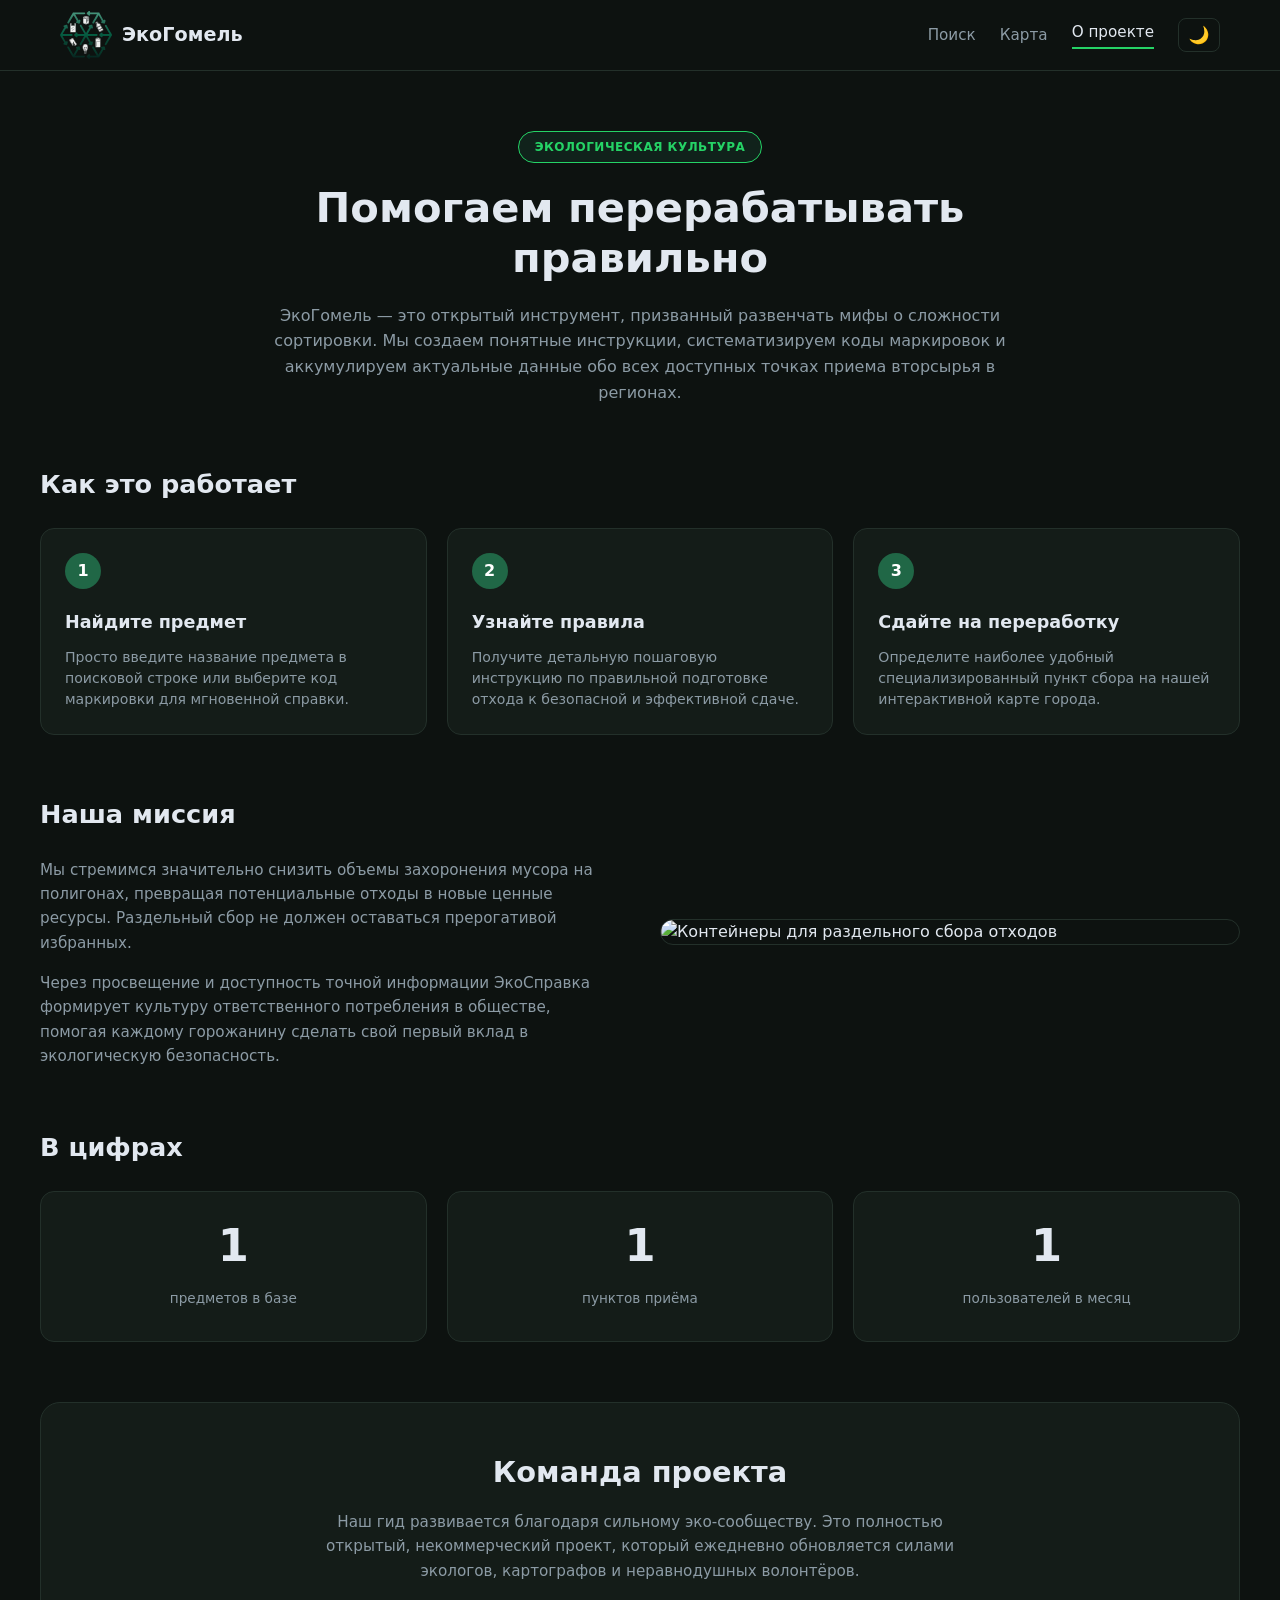
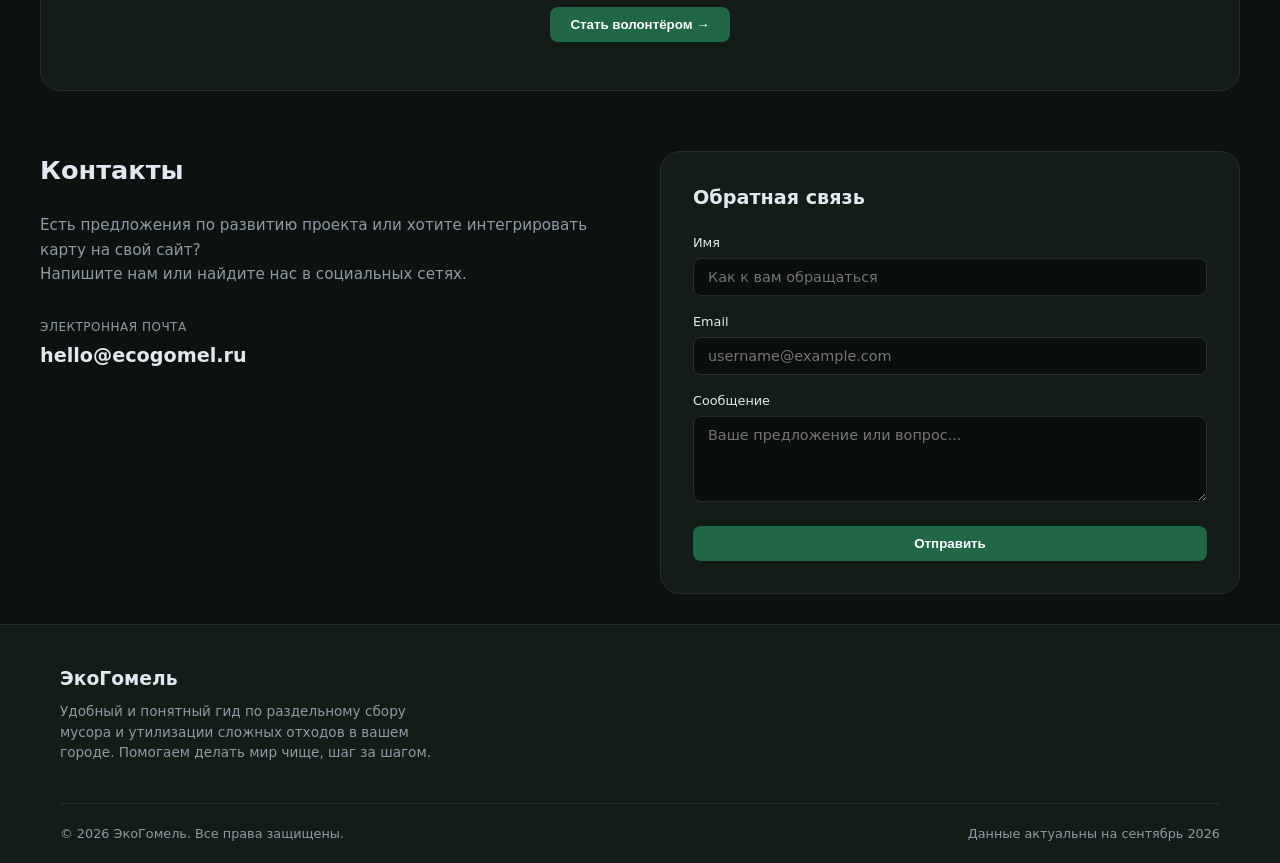
==== frontend/about_project.html @ 11d3a4c5 "Add files via upload" ====
<!DOCTYPE html>
<html lang="ru">

<head>
  <meta charset="UTF-8">
    <script>
    // Мгновенная установка темы из localStorage до отрисовки страницы
    const savedTheme = localStorage.getItem('theme') || 'dark';
    document.documentElement.setAttribute('data-theme', savedTheme);
  </script>
  <meta name="viewport" content="width=device-width, initial-scale=1.0">
  <title>ЭкоГомель — О проекте</title>
  <link rel="stylesheet" href="style.css">
</head>

<body>

  <!-- ШАПКА / NAVIGATION -->
  <!-- ШАПКА / NAVIGATION (для about_project.html) -->
  <header class="header">
    <div class="container header__container">
      <a href="index.html" class="logo">
        <span class="logo__icon">
          <img src="logo.svg" alt="Логотип">
        </span>
        <span class="logo__text">ЭкоГомель</span>
      </a>
      <nav class="nav">
        <a href="index.html" class="nav__link">Поиск</a>
        <a href="map.html" class="nav__link">Карта</a>
        <a href="about_project.html" class="nav__link active">О проекте</a>
        <button id="theme-toggle" class="theme-toggle" aria-label="Переключить тему">
          <img src="moon.svg" alt="Луна">
        </button>
      </nav>
    </div>
  </header>

  <main>
    <!-- HERO SECTION -->
    <section class="about-hero">
      <div class="container about-hero__container">
        <span class="pill-badge">ЭКОЛОГИЧЕСКАЯ КУЛЬТУРА</span>
        <h1 class="about-hero__title">Помогаем перерабатывать правильно</h1>
        <p class="about-hero__subtitle">
          ЭкоГомель — это открытый инструмент, призванный развенчать мифы о сложности сортировки.
          Мы создаем понятные инструкции, систематизируем коды маркировок и аккумулируем актуальные данные обо всех
          доступных точках приема вторсырья в регионах.
        </p>
      </div>
    </section>

    <!-- СЕКЦИЯ: КАК ЭТО РАБОТАЕТ -->
    <section class="section container">
      <h2 class="section-title">Как это работает</h2>
      <div class="cards-grid">
        <div class="card card--step">
          <div class="step-badge">1</div>
          <h3 class="card__title">Найдите предмет</h3>
          <p class="card__text">Просто введите название предмета в поисковой строке или выберите код маркировки для
            мгновенной справки.</p>
        </div>
        <div class="card card--step">
          <div class="step-badge">2</div>
          <h3 class="card__title">Узнайте правила</h3>
          <p class="card__text">Получите детальную пошаговую инструкцию по правильной подготовке отхода к безопасной и
            эффективной сдаче.</p>
        </div>
        <div class="card card--step">
          <div class="step-badge">3</div>
          <h3 class="card__title">Сдайте на переработку</h3>
          <p class="card__text">Определите наиболее удобный специализированный пункт сбора на нашей интерактивной карте
            города.</p>
        </div>
      </div>
    </section>

    <!-- СЕКЦИЯ: НАША МИССИЯ -->
    <section class="section container">
      <div class="mission-grid">
        <div class="mission-content">
          <h2 class="section-title">Наша миссия</h2>
          <p class="mission-text">
            Мы стремимся значительно снизить объемы захоронения мусора на полигонах, превращая потенциальные отходы в
            новые ценные ресурсы. Раздельный сбор не должен оставаться прерогативой избранных.
          </p>
          <p class="mission-text">
            Через просвещение и доступность точной информации ЭкоСправка формирует культуру ответственного потребления в
            обществе, помогая каждому горожанину сделать свой первый вклад в экологическую безопасность.
          </p>
        </div>
        <div class="mission-image-wrapper">
          <img src="images/eco-recycle-room.jpg" alt="Контейнеры для раздельного сбора отходов" class="mission-image">
        </div>
      </div>
    </section>

    <!-- СЕКЦИЯ: В ЦИФРАХ -->
    <section class="section container">
      <h2 class="section-title">В цифрах</h2>
      <div class="cards-grid">
        <div class="card card--stat">
          <span class="stat-number">1</span>
          <span class="stat-label">предметов в базе</span>
        </div>
        <div class="card card--stat">
          <span class="stat-number">1</span>
          <span class="stat-label">пунктов приёма</span>
        </div>
        <div class="card card--stat">
          <span class="stat-number">1</span>
          <span class="stat-label">пользователей в месяц</span>
        </div>
      </div>
    </section>

    <!-- СЕКЦИЯ: КОМАНДА ПРОЕКТА -->
    <section class="section container">
      <div class="team-banner">
        <h2 class="team-banner__title">Команда проекта</h2>
        <p class="team-banner__text">
          Наш гид развивается благодаря сильному эко-сообществу. Это полностью открытый, некоммерческий проект, который
          ежедневно обновляется силами экологов, картографов и неравнодушных волонтёров.
        </p>
        <button class="btn btn--primary">Стать волонтёром &rarr;</button>
      </div>
    </section>

    <!-- СЕКЦИЯ: КОНТАКТЫ И ОБРАТНАЯ СВЯЗЬ -->
    <section class="section container">
      <div class="contacts-grid">
        <!-- Левая колонка: Контакты -->
        <div class="contacts-info">
          <h2 class="section-title">Контакты</h2>
          <p class="contacts-desc">
            Есть предложения по развитию проекта или хотите интегрировать карту на свой сайт?<br>
            Напишите нам или найдите нас в социальных сетях.
          </p>
          <div class="contact-item">
            <span class="contact-label">ЭЛЕКТРОННАЯ ПОЧТА</span>
            <a href="mailto:hello@ecogomel.ru" class="contact-email">hello@ecogomel.ru</a>
          </div>
        </div>

        <!-- Правая колонка: Форма обратной связи -->
        <div class="feedback-card">
          <h3 class="feedback-title">Обратная связь</h3>
          <form class="feedback-form">
            <div class="form-group">
              <label class="form-label">Имя</label>
              <input type="text" placeholder="Как к вам обращаться" class="form-input">
            </div>
            <div class="form-group">
              <label class="form-label">Email</label>
              <input type="email" placeholder="username@example.com" class="form-input">
            </div>
            <div class="form-group">
              <label class="form-label">Сообщение</label>
              <textarea placeholder="Ваше предложение или вопрос..." class="form-textarea" rows="4"></textarea>
            </div>
            <button type="submit" class="btn btn--primary btn--full">Отправить</button>
          </form>
        </div>
      </div>
    </section>
  </main>

  <!-- ПОДВАЛ / FOOTER -->
  <footer class="footer">
    <div class="container footer__container">
      <div class="footer__brand">
        <h3>ЭкоГомель</h3>
        <p>Удобный и понятный гид по раздельному сбору мусора и утилизации сложных отходов в вашем городе. Помогаем
          делать мир чище, шаг за шагом.</p>
      </div>
      <div class="footer__bottom">
        <span>© 2026 ЭкоГомель. Все права защищены.</span>
        <span>Данные актуальны на сентябрь 2026</span>
      </div>
    </div>
  </footer>
  <script src="theme.js"></script>
</body>

</html>
---- frontend/style.css ----
/* ==================== 1. ПЕРЕМЕННЫЕ И СБРОС СТИЛЕЙ ==================== */
:root {
  /* Тёмная тема по умолчанию */
  --bg-dark: #0d1210;
  --bg-card: #141c18;
  --bg-card-hover: #1b2621;
  --bg-input: #0a0e0c;

  --accent-green: #206746;
  --accent-green-hover: #298259;
  --accent-light: #25d366;
  --badge-warning: #754c00;
  --badge-warning-text: #fbbf24;

  --text-main: #e2e8f0;
  --text-muted: #8c9ba5;
  --border-color: #23302a;

  --radius-sm: 8px;
  --radius-md: 14px;
  --radius-lg: 20px;
}

/* Переменные для светлой темы */
[data-theme="light"] {
  --bg-dark: #f4f7f6;
  --bg-card: #ffffff;
  --bg-card-hover: #f0fdf4;
  --bg-input: #ffffff;

  --accent-green: #206746;
  --accent-green-hover: #298259;
  --accent-light: #16a34a;
  --badge-warning: #fef3c7;
  --badge-warning-text: #d97706;

  --text-main: #1e293b;
  --text-muted: #64748b;
  --border-color: #e2e8f0;
}

* {
  box-sizing: border-box;
  margin: 0;
  padding: 0;
}

body {
  font-family: system-ui, -apple-system, BlinkMacSystemFont, 'Segoe UI', Roboto, sans-serif;
  background-color: var(--bg-dark);
  color: var(--text-main);
  line-height: 1.5;
  transition: background-color 0.3s ease, color 0.3s ease;
}

.container {
  max-width: 1200px;
  margin: 0 auto;
  padding: 0 20px;
}

/* ==================== 2. ШАПКА (FLEXBOX) ==================== */
.header {
  border-bottom: 1px solid var(--border-color);
  background-color: var(--bg-dark);
  position: sticky;
  top: 0;
  z-index: 100;
  transition: background-color 0.3s ease, border-color 0.3s ease;
}

.header__container {
  display: flex;
  justify-content: space-between;
  align-items: center;
  height: 70px;
}

.logo {
  display: flex;
  align-items: center;
  gap: 10px;
  text-decoration: none;
  color: var(--text-main);
  font-weight: 700;
  font-size: 1.2rem;
}

.logo img {
  width: 52px;
  height: 52px;
  object-fit: contain;
  display: block;
}

.nav {
  display: flex;
  align-items: center;
  gap: 24px;
}

.nav__link {
  color: var(--text-muted);
  text-decoration: none;
  font-size: 0.95rem;
  transition: color 0.2s;
}

.nav__link:hover,
.nav__link.active {
  color: var(--text-main);
  border-bottom: 2px solid var(--accent-light);
  padding-bottom: 4px;
}

/* Кнопка переключателя темы */
.theme-toggle {
  background: transparent;
  border: 1px solid var(--border-color);
  border-radius: var(--radius-sm);
  padding: 6px 10px;
  cursor: pointer;
  font-size: 1rem;
  display: flex;
  align-items: center;
  justify-content: center;
  transition: background-color 0.2s, border-color 0.2s, transform 0.2s;
  color: var(--text-main);
}

.theme-toggle:hover {
  background-color: var(--bg-card-hover);
  transform: scale(1.05);
}

.theme-toggle img {
  width: 20px;
  height: 20px;
  object-fit: contain;
  display: block;
  pointer-events: none;
}

/* ==================== 3. HERO СЕКЦИЯ ==================== */
.hero {
  padding: 60px 0 40px;
  text-align: center;
}

.hero__container {
  max-width: 760px;
  display: flex;
  flex-direction: column;
  align-items: center;
}

.hero__title {
  font-size: 2.5rem;
  font-weight: 700;
  margin-bottom: 16px;
  line-height: 1.2;
}

.hero__subtitle {
  color: var(--text-muted);
  font-size: 1rem;
  margin-bottom: 32px;
}

/* Поисковая строка */
.search-bar {
  display: flex;
  align-items: center;
  background-color: var(--bg-input);
  border: 1px solid var(--border-color);
  border-radius: var(--radius-md);
  padding: 6px 6px 6px 16px;
  width: 100%;
  margin-bottom: 32px;
  transition: background-color 0.3s ease, border-color 0.3s ease;
}

.search-bar__icon {
  width: 32px;
  height: 32px;
  display: flex;
  align-items: center;
  justify-content: center;
  flex-shrink: 0;
}

.search-bar__icon img {
  width: 100%;
  height: 100%;
  object-fit: contain;
  display: block;
}

.search-bar__input {
  background: transparent;
  border: none;
  outline: none;
  color: var(--text-main);
  width: 100%;
  padding: 8px;
  font-size: 0.95rem;
}

.btn {
  border: none;
  border-radius: var(--radius-sm);
  padding: 10px 20px;
  cursor: pointer;
  font-weight: 600;
  transition: background-color 0.2s;
}

.btn--primary {
  background-color: var(--accent-green);
  color: #fff;
}

.btn--primary:hover {
  background-color: var(--accent-green-hover);
}

/* Теги маркировок (Grid) */
.tags-section {
  width: 100%;
}

.tags-section__label {
  font-size: 0.85rem;
  color: var(--text-muted);
  display: block;
  margin-bottom: 12px;
}

.tags-grid {
  display: grid;
  grid-template-columns: repeat(auto-fill, minmax(90px, 1fr));
  gap: 8px;
}

.tag {
  background: var(--bg-card);
  border: 1px solid var(--border-color);
  border-radius: var(--radius-sm);
  padding: 8px 4px;
  color: var(--text-main);
  cursor: pointer;
  text-decoration: none;
  display: flex;
  flex-direction: column;
  align-items: center;
  font-size: 0.75rem;
  transition: background-color 0.3s ease, border-color 0.2s;
}

.tag span {
  color: var(--text-muted);
  font-size: 0.65rem;
  text-transform: uppercase;
}

.tag b {
  font-size: 0.65rem;
  font-weight: 600;
  line-height: 1.2;
}

.tag__icon {
  width: 45px;
  height: 45px;
  object-fit: contain;
  margin-bottom: 4px;
}

[data-theme="dark"] .tag__icon {
  filter: invert(1) brightness(0.9);
}

.tag:hover {
  border-color: var(--accent-light);
}

/* ==================== 4. СЕТКА КАРТОЧЕК (GRID) ==================== */
.popular {
  padding: 40px 0 60px;
}

.section-header {
  display: flex;
  justify-content: space-between;
  align-items: center;
  margin-bottom: 24px;
}

.link-more {
  color: var(--text-muted);
  text-decoration: none;
  font-size: 0.9rem;
}

.cards-grid {
  display: grid;
  grid-template-columns: repeat(3, 1fr);
  gap: 20px;
}

.card {
  background-color: var(--bg-card);
  border: 1px solid var(--border-color);
  border-radius: var(--radius-md);
  padding: 24px;
  display: flex;
  flex-direction: column;
  gap: 12px;
  transition: transform 0.2s, background-color 0.3s ease, border-color 0.3s ease;
  cursor: pointer;
}

.card:hover {
  background-color: var(--bg-card-hover);
  transform: translateY(-2px);
}

a.card {
  color: inherit;
  text-decoration: none;
}

.card__icon {
  background-color: rgba(255, 255, 255, 0.05);
  width: 48px;
  height: 48px;
  display: flex;
  align-items: center;
  justify-content: center;
  border-radius: var(--radius-sm);
}

.card__icon img {
  width: 28px;
  height: 28px;
  object-fit: contain;
  display: block;

}

/* iron.svg нарисован светло-серым под тёмную тему. */
[data-theme="light"] .card__icon img[src$="iron.svg"] {
  filter: invert(1) brightness(0.7);
}

.card__title {
  font-size: 1.1rem;
}

.card__count {
  font-size: 0.85rem;
  color: var(--text-muted);
}

/* ==================== 5. ДВУХКОЛОНОЧНЫЙ МАКЕТ (STRIP/DETAILS) ==================== */
.content-layout {
  display: grid;
  grid-template-columns: 2fr 1fr;
  gap: 24px;
  margin-bottom: 60px;
}

.main-content {
  display: flex;
  flex-direction: column;
  gap: 20px;
}

.info-card {
  background-color: var(--bg-card);
  border: 1px solid var(--border-color);
  border-radius: var(--radius-md);
  padding: 24px;
  transition: background-color 0.3s ease, border-color 0.3s ease;
}

.info-card__header {
  display: flex;
  justify-content: space-between;
  align-items: center;
  margin-bottom: 12px;
}

.badges {
  display: flex;
  gap: 8px;
}

.badge {
  padding: 4px 10px;
  border-radius: 20px;
  font-size: 0.75rem;
  font-weight: 600;
}

.badge--success {
  background-color: rgba(32, 103, 70, 0.2);
  color: var(--accent-light);
}

.badge--warning {
  background-color: var(--badge-warning);
  color: var(--badge-warning-text);
}

.steps-list {
  list-style: none;
  margin-top: 16px;
  display: flex;
  flex-direction: column;
  gap: 12px;
}

.steps-list li {
  display: flex;
  align-items: center;
  gap: 12px;
}

.step-num {
  background: var(--accent-green);
  color: #fff;
  width: 24px;
  height: 24px;
  border-radius: 50%;
  display: flex;
  align-items: center;
  justify-content: center;
  font-size: 0.8rem;
  font-weight: 700;
}

/* Sidebar & Map */
.sidebar {
  display: flex;
  flex-direction: column;
  gap: 20px;
}

.map-preview {
  background: var(--bg-card);
  border: 1px solid var(--border-color);
  border-radius: var(--radius-md);
  overflow: hidden;
  transition: background-color 0.3s ease, border-color 0.3s ease;
}

.map-preview__placeholder {
  height: 140px;
  background-color: rgba(32, 103, 70, 0.15);
  display: flex;
  align-items: center;
  justify-content: center;
  color: var(--text-muted);
}

.map-preview__info {
  padding: 16px;
}

.btn--outline {
  background: transparent;
  border: 1px solid var(--accent-green);
  color: var(--text-main);
  width: 100%;
  margin-top: 10px;
}

.btn--outline:hover {
  background-color: var(--accent-green);
  color: #fff;
}

.points-list {
  display: flex;
  flex-direction: column;
  gap: 12px;
}

.point-card {
  background: var(--bg-card);
  border: 1px solid var(--border-color);
  border-radius: var(--radius-md);
  padding: 16px;
  display: flex;
  flex-direction: column;
  gap: 8px;
  transition: background-color 0.3s ease, border-color 0.3s ease;
}

.point-card__header {
  display: flex;
  justify-content: space-between;
}

.point-card__dist {
  color: var(--accent-light);
  font-size: 0.85rem;
  font-weight: 600;
}

.point-card__tags {
  display: flex;
  gap: 6px;
  margin: 4px 0;
}

.mini-tag {
  background: rgba(125, 125, 125, 0.12);
  font-size: 0.7rem;
  padding: 2px 8px;
  border-radius: 4px;
}

.point-card__footer {
  display: flex;
  justify-content: space-between;
  font-size: 0.75rem;
  color: var(--text-muted);
  border-top: 1px solid var(--border-color);
  padding-top: 8px;
}

/* ==================== 6. ПОДВАЛ (FOOTER) ==================== */
.footer {
  background-color: var(--bg-card);
  border-top: 1px solid var(--border-color);
  padding: 40px 0 20px;
  transition: background-color 0.3s ease, border-color 0.3s ease;
}

.footer__brand p {
  color: var(--text-muted);
  max-width: 400px;
  font-size: 0.85rem;
  margin-top: 8px;
}

.footer__bottom {
  margin-top: 40px;
  padding-top: 20px;
  border-top: 1px solid var(--border-color);
  display: flex;
  justify-content: space-between;
  font-size: 0.8rem;
  color: var(--text-muted);
}

/* ==================== 7. СТРАНИЦА «О ПРОЕКТЕ» ==================== */
.section {
  padding: 30px 0;
}

.section-title {
  font-size: 1.6rem;
  font-weight: 700;
  margin-bottom: 24px;
}

.about-hero {
  padding: 60px 0 30px;
  text-align: center;
}

.about-hero__container {
  max-width: 800px;
  margin: 0 auto;
  display: flex;
  flex-direction: column;
  align-items: center;
}

.pill-badge {
  background-color: rgba(32, 103, 70, 0.2);
  color: var(--accent-light);
  border: 1px solid var(--accent-light);
  padding: 6px 16px;
  border-radius: 20px;
  font-size: 0.75rem;
  font-weight: 600;
  letter-spacing: 0.5px;
  margin-bottom: 20px;
  display: inline-block;
}

.about-hero__title {
  font-size: 2.6rem;
  font-weight: 700;
  margin-bottom: 20px;
  line-height: 1.2;
}

.about-hero__subtitle {
  color: var(--text-muted);
  font-size: 1rem;
  line-height: 1.6;
}

.card--step {
  align-items: flex-start;
}

.step-badge {
  background-color: var(--accent-green);
  color: #fff;
  width: 36px;
  height: 36px;
  border-radius: 50%;
  display: flex;
  align-items: center;
  justify-content: center;
  font-weight: 700;
  font-size: 1rem;
  margin-bottom: 8px;
}

.card__text {
  color: var(--text-muted);
  font-size: 0.88rem;
  line-height: 1.5;
}

.mission-grid {
  display: grid;
  grid-template-columns: 1fr 1fr;
  gap: 40px;
  align-items: center;
}

.mission-text {
  color: var(--text-muted);
  font-size: 0.95rem;
  line-height: 1.6;
  margin-bottom: 16px;
}

.mission-text:last-child {
  margin-bottom: 0;
}

.mission-image-wrapper {
  width: 100%;
  border-radius: var(--radius-lg);
  overflow: hidden;
  border: 1px solid var(--border-color);
}

.mission-image {
  width: 100%;
  height: 100%;
  object-fit: cover;
  display: block;
}

.card--stat {
  align-items: center;
  text-align: center;
  padding: 32px 24px;
}

.stat-number {
  font-size: 2.8rem;
  font-weight: 700;
  color: var(--text-main);
  line-height: 1;
  margin-bottom: 8px;
}

.stat-label {
  color: var(--text-muted);
  font-size: 0.85rem;
}

.team-banner {
  background-color: var(--bg-card);
  border: 1px solid var(--border-color);
  border-radius: var(--radius-lg);
  padding: 48px;
  text-align: center;
  display: flex;
  flex-direction: column;
  align-items: center;
  transition: background-color 0.3s ease, border-color 0.3s ease;
}

.team-banner__title {
  font-size: 1.8rem;
  font-weight: 700;
  margin-bottom: 16px;
}

.team-banner__text {
  color: var(--text-muted);
  max-width: 680px;
  font-size: 0.95rem;
  line-height: 1.6;
  margin-bottom: 24px;
}

.contacts-grid {
  display: grid;
  grid-template-columns: 1fr 1fr;
  gap: 40px;
}

.contacts-desc {
  color: var(--text-muted);
  font-size: 0.95rem;
  line-height: 1.6;
  margin-bottom: 32px;
}

.contact-label {
  display: block;
  font-size: 0.75rem;
  color: var(--text-muted);
  letter-spacing: 0.5px;
  margin-bottom: 6px;
}

.contact-email {
  color: var(--text-main);
  font-size: 1.2rem;
  font-weight: 700;
  text-decoration: none;
}

.contact-email:hover {
  color: var(--accent-light);
}

.feedback-card {
  background-color: var(--bg-card);
  border: 1px solid var(--border-color);
  border-radius: var(--radius-lg);
  padding: 32px;
  transition: background-color 0.3s ease, border-color 0.3s ease;
}

.feedback-title {
  font-size: 1.2rem;
  margin-bottom: 20px;
}

.feedback-form {
  display: flex;
  flex-direction: column;
  gap: 16px;
}

.form-group {
  display: flex;
  flex-direction: column;
  gap: 6px;
}

.form-label {
  font-size: 0.8rem;
  color: var(--text-main);
}

.form-input,
.form-textarea {
  background-color: var(--bg-input);
  border: 1px solid var(--border-color);
  border-radius: var(--radius-sm);
  padding: 10px 14px;
  color: var(--text-main);
  font-family: inherit;
  font-size: 0.9rem;
  outline: none;
  transition: border-color 0.2s, background-color 0.3s ease, color 0.3s ease;
}

.form-input:focus,
.form-textarea:focus {
  border-color: var(--accent-light);
}

.form-textarea {
  resize: vertical;
}

.btn--full {
  width: 100%;
  margin-top: 8px;
}

/* ==================== 8. АДАПТИВНОСТЬ (RESPONSIVE) ==================== */
@media (max-width: 900px) {
  .cards-grid {
    grid-template-columns: repeat(2, 1fr);
  }

  .content-layout {
    grid-template-columns: 1fr;
  }
}

@media (max-width: 850px) {

  .mission-grid,
  .contacts-grid {
    grid-template-columns: 1fr;
    gap: 24px;
  }

  .team-banner {
    padding: 24px;
  }

  .about-hero__title {
    font-size: 2rem;
  }
}

@media (max-width: 600px) {
  .hero__title {
    font-size: 1.8rem;
  }

  .cards-grid {
    grid-template-columns: 1fr;
  }

  .search-bar {
    flex-direction: column;
    gap: 10px;
  }

  .btn {
    width: 100%;
  }
}
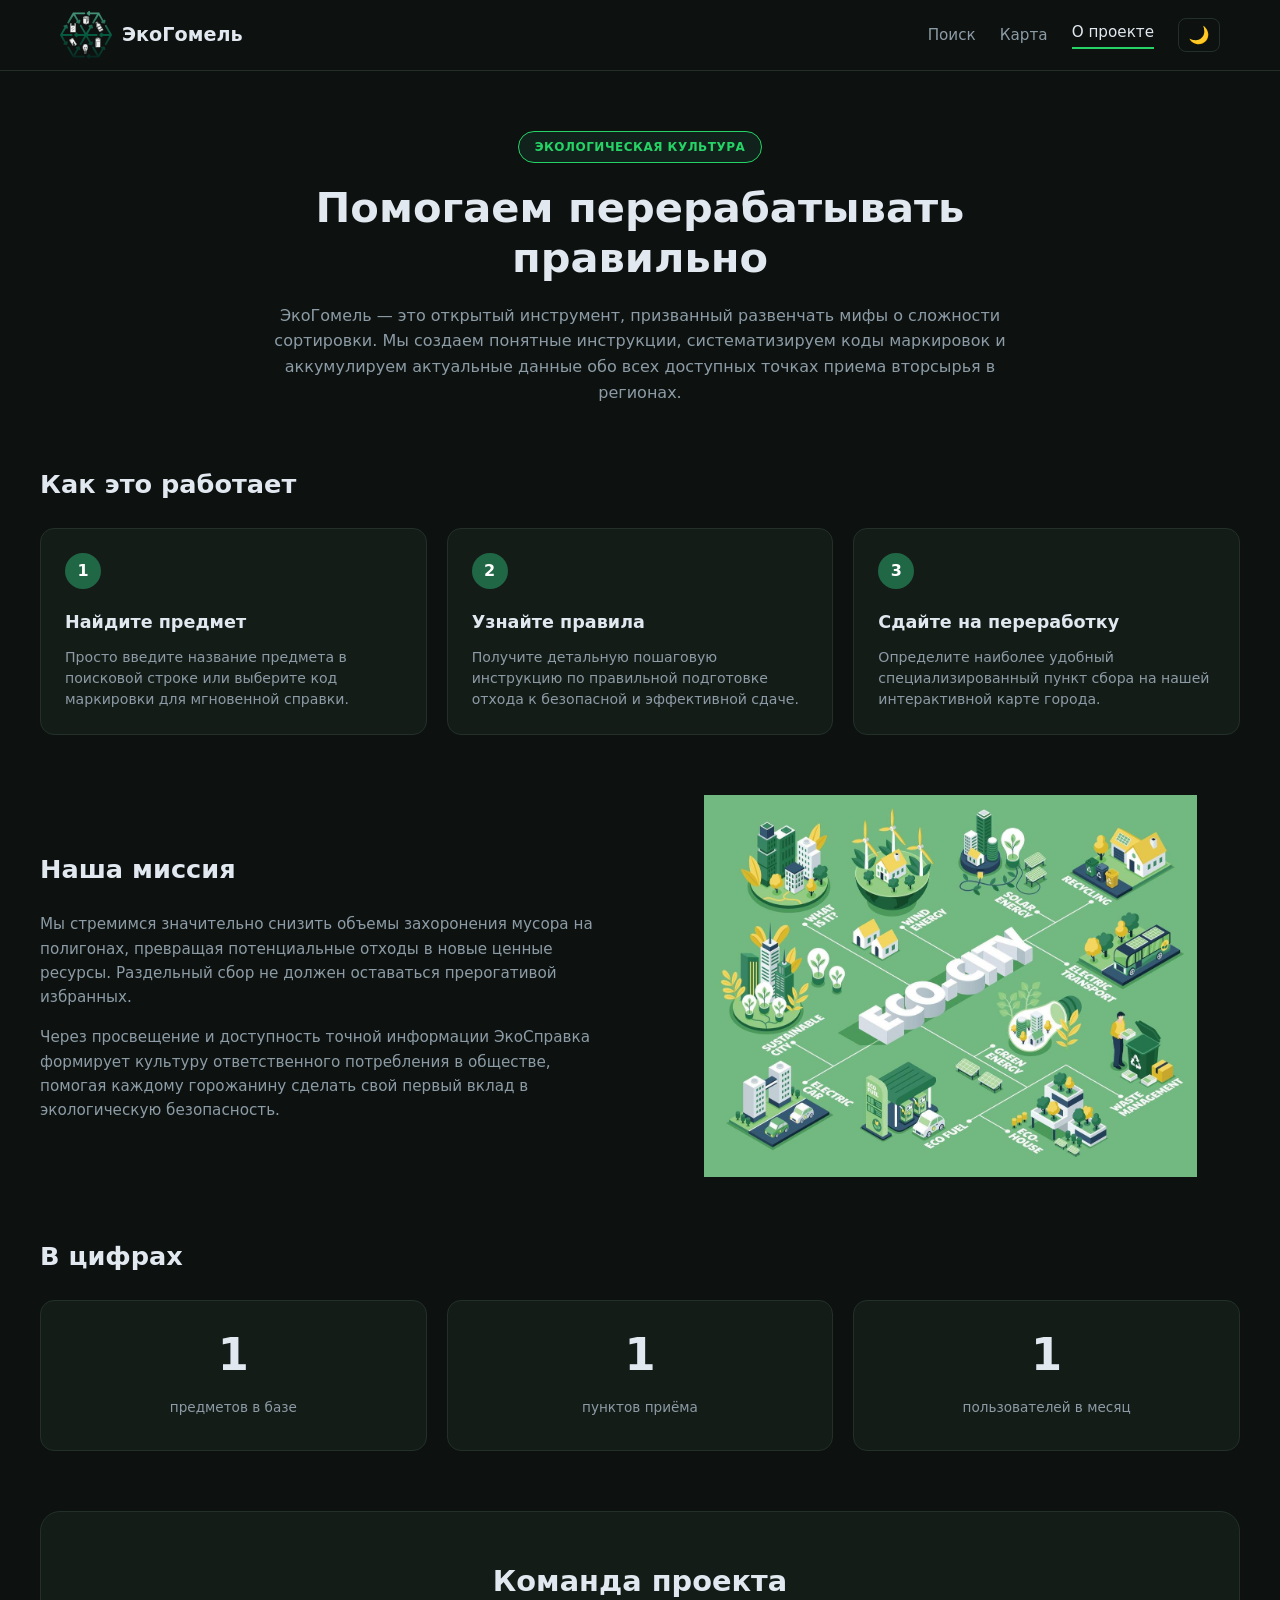
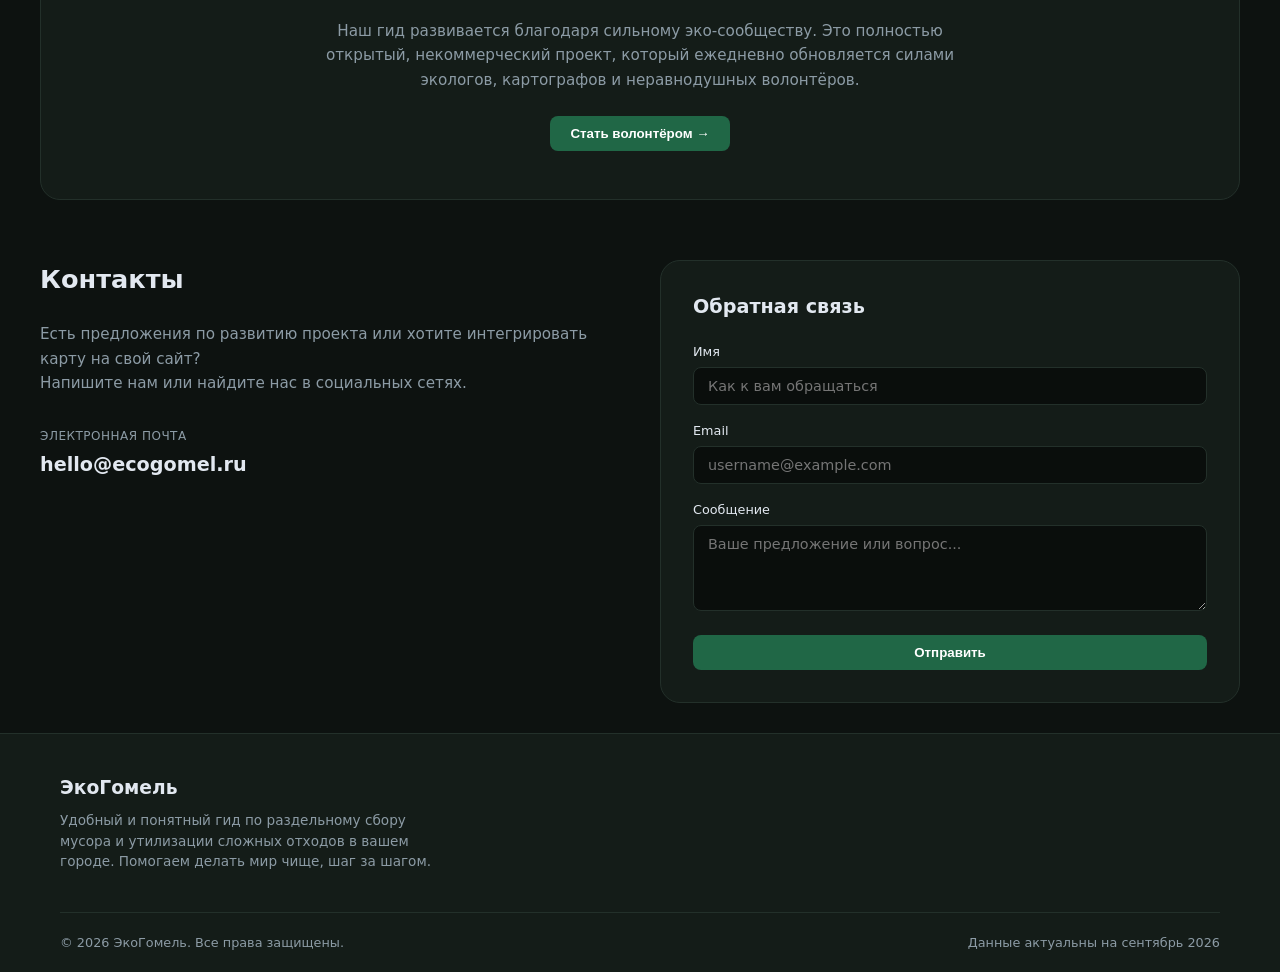
==== commit 9c5f4a5e: "feat(about): add interactive volunteer modal" ====
--- a/frontend/about_project.html
+++ b/frontend/about_project.html
@@ -3,7 +3,7 @@
 
 <head>
   <meta charset="UTF-8">
-    <script>
+  <script>
     // Мгновенная установка темы из localStorage до отрисовки страницы
     const savedTheme = localStorage.getItem('theme') || 'dark';
     document.documentElement.setAttribute('data-theme', savedTheme);
@@ -16,7 +16,6 @@
 <body>
 
   <!-- ШАПКА / NAVIGATION -->
-  <!-- ШАПКА / NAVIGATION (для about_project.html) -->
   <header class="header">
     <div class="container header__container">
       <a href="index.html" class="logo">
@@ -89,8 +88,9 @@
             обществе, помогая каждому горожанину сделать свой первый вклад в экологическую безопасность.
           </p>
         </div>
-        <div class="mission-image-wrapper">
-          <img src="images/eco-recycle-room.jpg" alt="Контейнеры для раздельного сбора отходов" class="mission-image">
+        <!-- Убрана рамка через инлайн-стили background и border -->
+        <div class="mission-image-wrapper" style="background: transparent; border: none; box-shadow: none;">
+          <img src="eco_image.png" alt="Контейнеры для раздельного сбора отходов" class="mission-image" style="max-width: 85%; display: block; margin: 0 auto;">
         </div>
       </div>
     </section>
@@ -122,7 +122,7 @@
           Наш гид развивается благодаря сильному эко-сообществу. Это полностью открытый, некоммерческий проект, который
           ежедневно обновляется силами экологов, картографов и неравнодушных волонтёров.
         </p>
-        <button class="btn btn--primary">Стать волонтёром &rarr;</button>
+        <button id="open-volunteer-modal" class="btn btn--primary">Стать волонтёром &rarr;</button>
       </div>
     </section>
 
@@ -165,6 +165,41 @@
     </section>
   </main>
 
+  <!-- МОДАЛЬНОЕ ОКНО: РЕГИСТРАЦИЯ ВОЛОНТЁРОВ -->
+  <div id="volunteer-modal" class="modal-overlay" style="display: none; position: fixed; top: 0; left: 0; width: 100%; height: 100%; background: rgba(0, 0, 0, 0.6); z-index: 1000; justify-content: center; align-items: center; padding: 1rem;">
+    <div class="feedback-card" style="position: relative; width: 100%; max-width: 550px; max-height: 90vh; overflow-y: auto;">
+      <button id="close-volunteer-modal" style="position: absolute; top: 1rem; right: 1rem; background: none; border: none; font-size: 1.5rem; cursor: pointer; color: var(--text-color, inherit);">&times;</button>
+      <h2 class="section-title" style="margin-bottom: 0.5rem; text-align: center;">Стать волонтёром</h2>
+      <p class="contacts-desc" style="text-align: center; margin-bottom: 1.5rem;">
+        Заполните анкету, и мы свяжемся с вами для участия в экологических инициативах Гомеля.
+      </p>
+      <form class="feedback-form">
+        <div class="form-group">
+          <label class="form-label">Ваше имя</label>
+          <input type="text" placeholder="Введите ваше имя" class="form-input" required>
+        </div>
+        <div class="form-group">
+          <label class="form-label">Электронная почта</label>
+          <input type="email" placeholder="username@example.com" class="form-input" required>
+        </div>
+        <div class="form-group">
+          <label class="form-label">Номер телефона</label>
+          <input type="tel" placeholder="+375 (XX) XXX-XX-XX" class="form-input">
+        </div>
+        <div class="form-group">
+          <label class="form-label">Направление помощи</label>
+          <select class="form-input" style="width: 100%; cursor: pointer;">
+            <option value="" disabled selected>Выберите направление</option>
+            <option value="events">Участие в эко-акциях и уборках</option>
+            <option value="content">Создание контента и просвещение</option>
+            <option value="mapping">Модерация карты пунктов приема</option>
+          </select>
+        </div>
+        <button type="submit" class="btn btn--primary btn--full">Отправить заявку</button>
+      </form>
+    </div>
+  </div>
+
   <!-- ПОДВАЛ / FOOTER -->
   <footer class="footer">
     <div class="container footer__container">
@@ -179,7 +214,35 @@
       </div>
     </div>
   </footer>
+
   <script src="theme.js"></script>
+  <script>
+    // Скрипт управления модальным окном волонтёра
+    document.addEventListener('DOMContentLoaded', () => {
+      const modal = document.getElementById('volunteer-modal');
+      const openBtn = document.getElementById('open-volunteer-modal');
+      const closeBtn = document.getElementById('close-volunteer-modal');
+
+      if (openBtn && modal) {
+        openBtn.addEventListener('click', () => {
+          modal.style.display = 'flex';
+        });
+      }
+
+      if (closeBtn && modal) {
+        closeBtn.addEventListener('click', () => {
+          modal.style.display = 'none';
+        });
+      }
+
+      // Закрытие при клике вне карточки (по подложке)
+      window.addEventListener('click', (event) => {
+        if (event.target === modal) {
+          modal.style.display = 'none';
+        }
+      });
+    });
+  </script>
 </body>
 
-</html>
+</html>
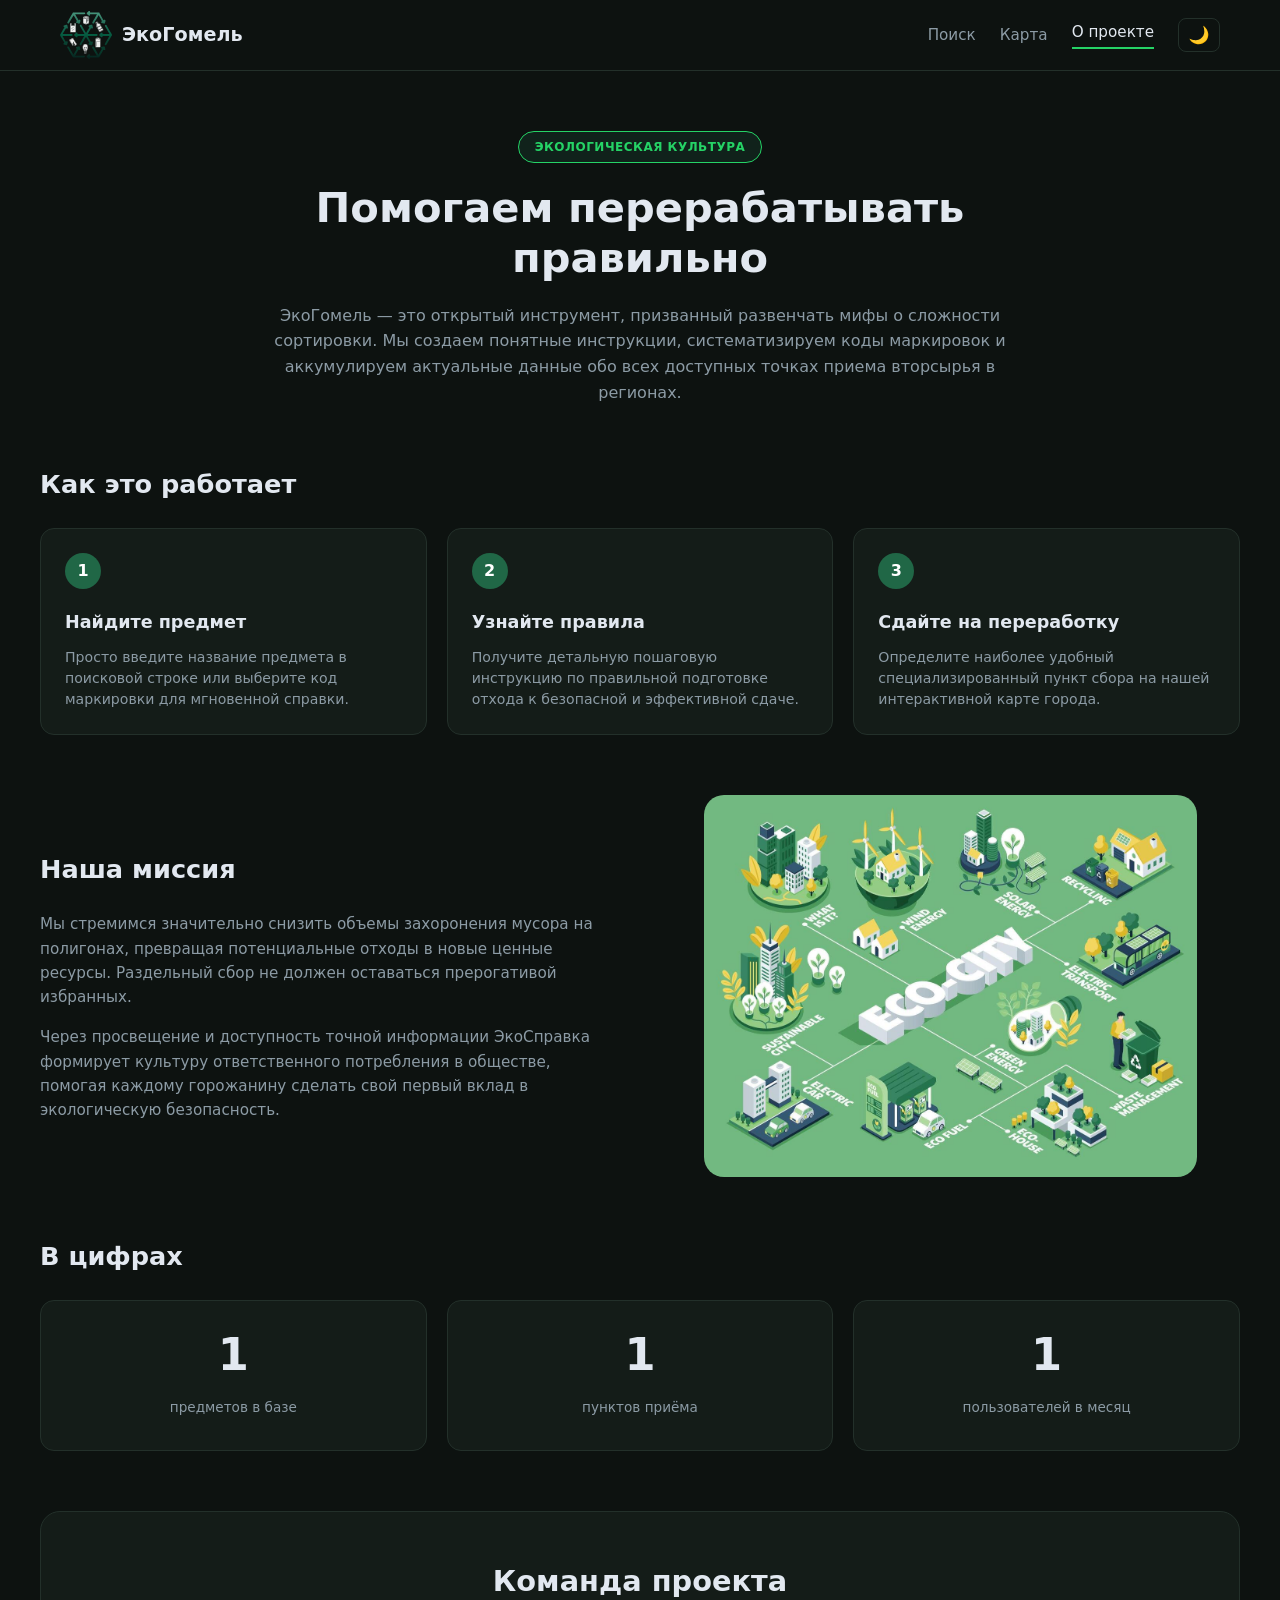
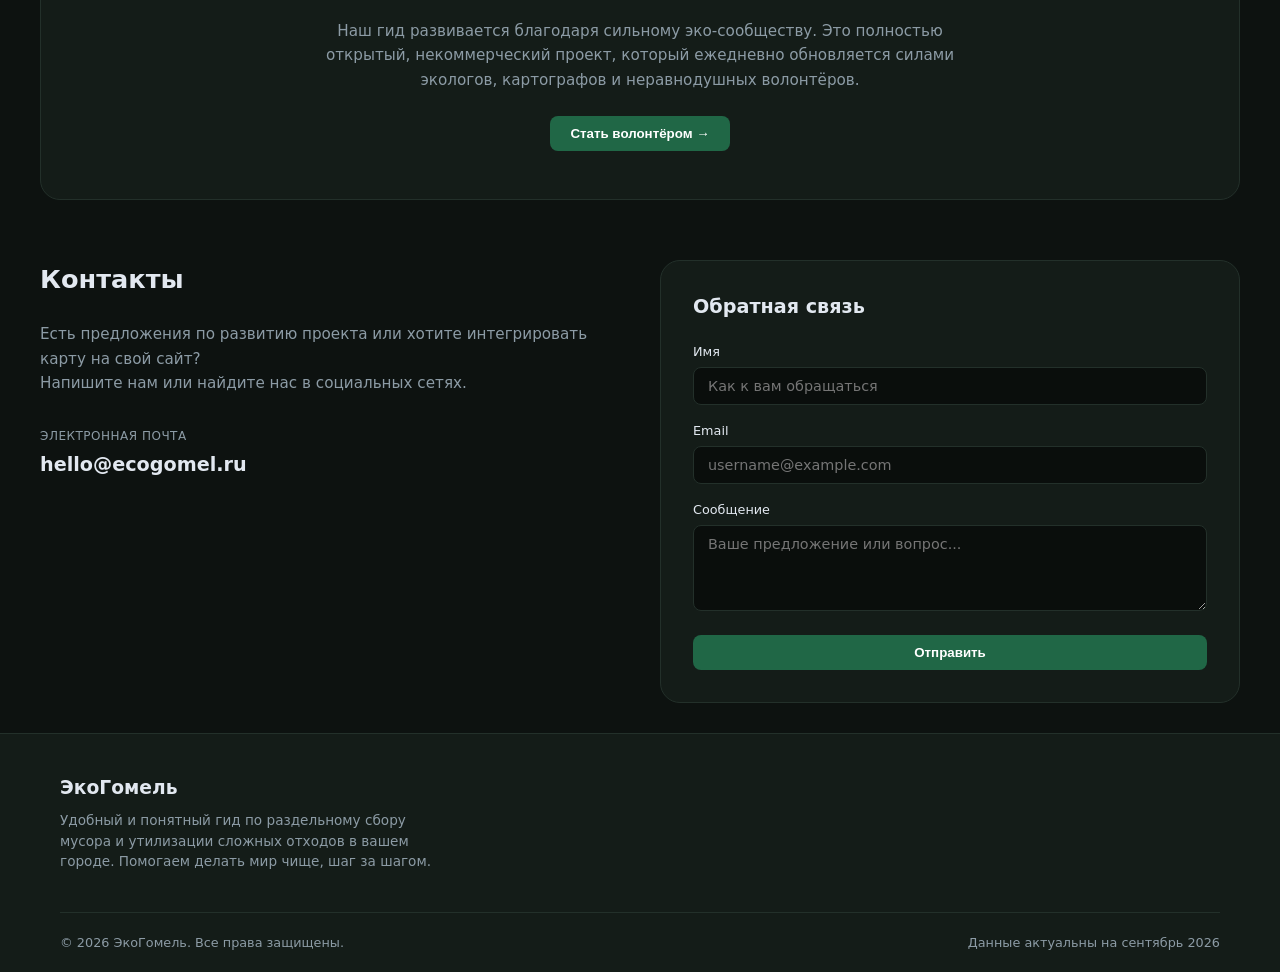
==== commit c9b9aa88: "fix(about): round mission image and require volunteer fields" ====
--- a/frontend/about_project.html
+++ b/frontend/about_project.html
@@ -90,7 +90,7 @@
         </div>
         <!-- Убрана рамка через инлайн-стили background и border -->
         <div class="mission-image-wrapper" style="background: transparent; border: none; box-shadow: none;">
-          <img src="eco_image.png" alt="Контейнеры для раздельного сбора отходов" class="mission-image" style="max-width: 85%; display: block; margin: 0 auto;">
+          <img src="eco_image.png" alt="Инфографика EcoCity: переработка, зелёная энергия и экотранспорт" class="mission-image" style="max-width: 85%; display: block; margin: 0 auto;">
         </div>
       </div>
     </section>
@@ -166,29 +166,29 @@
   </main>
 
   <!-- МОДАЛЬНОЕ ОКНО: РЕГИСТРАЦИЯ ВОЛОНТЁРОВ -->
-  <div id="volunteer-modal" class="modal-overlay" style="display: none; position: fixed; top: 0; left: 0; width: 100%; height: 100%; background: rgba(0, 0, 0, 0.6); z-index: 1000; justify-content: center; align-items: center; padding: 1rem;">
+  <div id="volunteer-modal" class="modal-overlay" role="dialog" aria-modal="true" aria-labelledby="volunteer-modal-title" style="display: none; position: fixed; top: 0; left: 0; width: 100%; height: 100%; background: rgba(0, 0, 0, 0.6); z-index: 1000; justify-content: center; align-items: center; padding: 1rem;">
     <div class="feedback-card" style="position: relative; width: 100%; max-width: 550px; max-height: 90vh; overflow-y: auto;">
-      <button id="close-volunteer-modal" style="position: absolute; top: 1rem; right: 1rem; background: none; border: none; font-size: 1.5rem; cursor: pointer; color: var(--text-color, inherit);">&times;</button>
-      <h2 class="section-title" style="margin-bottom: 0.5rem; text-align: center;">Стать волонтёром</h2>
+      <button id="close-volunteer-modal" aria-label="Закрыть" style="position: absolute; top: 1rem; right: 1rem; background: none; border: none; font-size: 1.5rem; cursor: pointer; color: var(--text-main, inherit);">&times;</button>
+      <h2 id="volunteer-modal-title" class="section-title" style="margin-bottom: 0.5rem; text-align: center;">Стать волонтёром</h2>
       <p class="contacts-desc" style="text-align: center; margin-bottom: 1.5rem;">
         Заполните анкету, и мы свяжемся с вами для участия в экологических инициативах Гомеля.
       </p>
       <form class="feedback-form">
         <div class="form-group">
           <label class="form-label">Ваше имя</label>
-          <input type="text" placeholder="Введите ваше имя" class="form-input" required>
+          <input type="text" name="name" placeholder="Введите ваше имя" class="form-input" required>
         </div>
         <div class="form-group">
           <label class="form-label">Электронная почта</label>
-          <input type="email" placeholder="username@example.com" class="form-input" required>
+          <input type="email" name="email" placeholder="username@example.com" class="form-input" required>
         </div>
         <div class="form-group">
           <label class="form-label">Номер телефона</label>
-          <input type="tel" placeholder="+375 (XX) XXX-XX-XX" class="form-input">
+          <input type="tel" name="phone" placeholder="+375 (XX) XXX-XX-XX" class="form-input" required>
         </div>
         <div class="form-group">
           <label class="form-label">Направление помощи</label>
-          <select class="form-input" style="width: 100%; cursor: pointer;">
+          <select name="direction" class="form-input" style="width: 100%; cursor: pointer;" required>
             <option value="" disabled selected>Выберите направление</option>
             <option value="events">Участие в эко-акциях и уборках</option>
             <option value="content">Создание контента и просвещение</option>
@@ -223,22 +223,35 @@
       const openBtn = document.getElementById('open-volunteer-modal');
       const closeBtn = document.getElementById('close-volunteer-modal');
 
+      const openModal = () => {
+        modal.style.display = 'flex';
+        document.body.style.overflow = 'hidden';
+      };
+
+      const closeModal = () => {
+        modal.style.display = 'none';
+        document.body.style.overflow = '';
+      };
+
       if (openBtn && modal) {
-        openBtn.addEventListener('click', () => {
-          modal.style.display = 'flex';
-        });
+        openBtn.addEventListener('click', openModal);
       }
 
       if (closeBtn && modal) {
-        closeBtn.addEventListener('click', () => {
-          modal.style.display = 'none';
-        });
+        closeBtn.addEventListener('click', closeModal);
       }
 
       // Закрытие при клике вне карточки (по подложке)
       window.addEventListener('click', (event) => {
         if (event.target === modal) {
-          modal.style.display = 'none';
+          closeModal();
+        }
+      });
+
+      // Закрытие по Escape
+      document.addEventListener('keydown', (event) => {
+        if (event.key === 'Escape' && modal && modal.style.display !== 'none') {
+          closeModal();
         }
       });
     });
--- a/frontend/style.css
+++ b/frontend/style.css
@@ -660,6 +660,7 @@
   height: 100%;
   object-fit: cover;
   display: block;
+  border-radius: var(--radius-lg);
 }
 
 .card--stat {
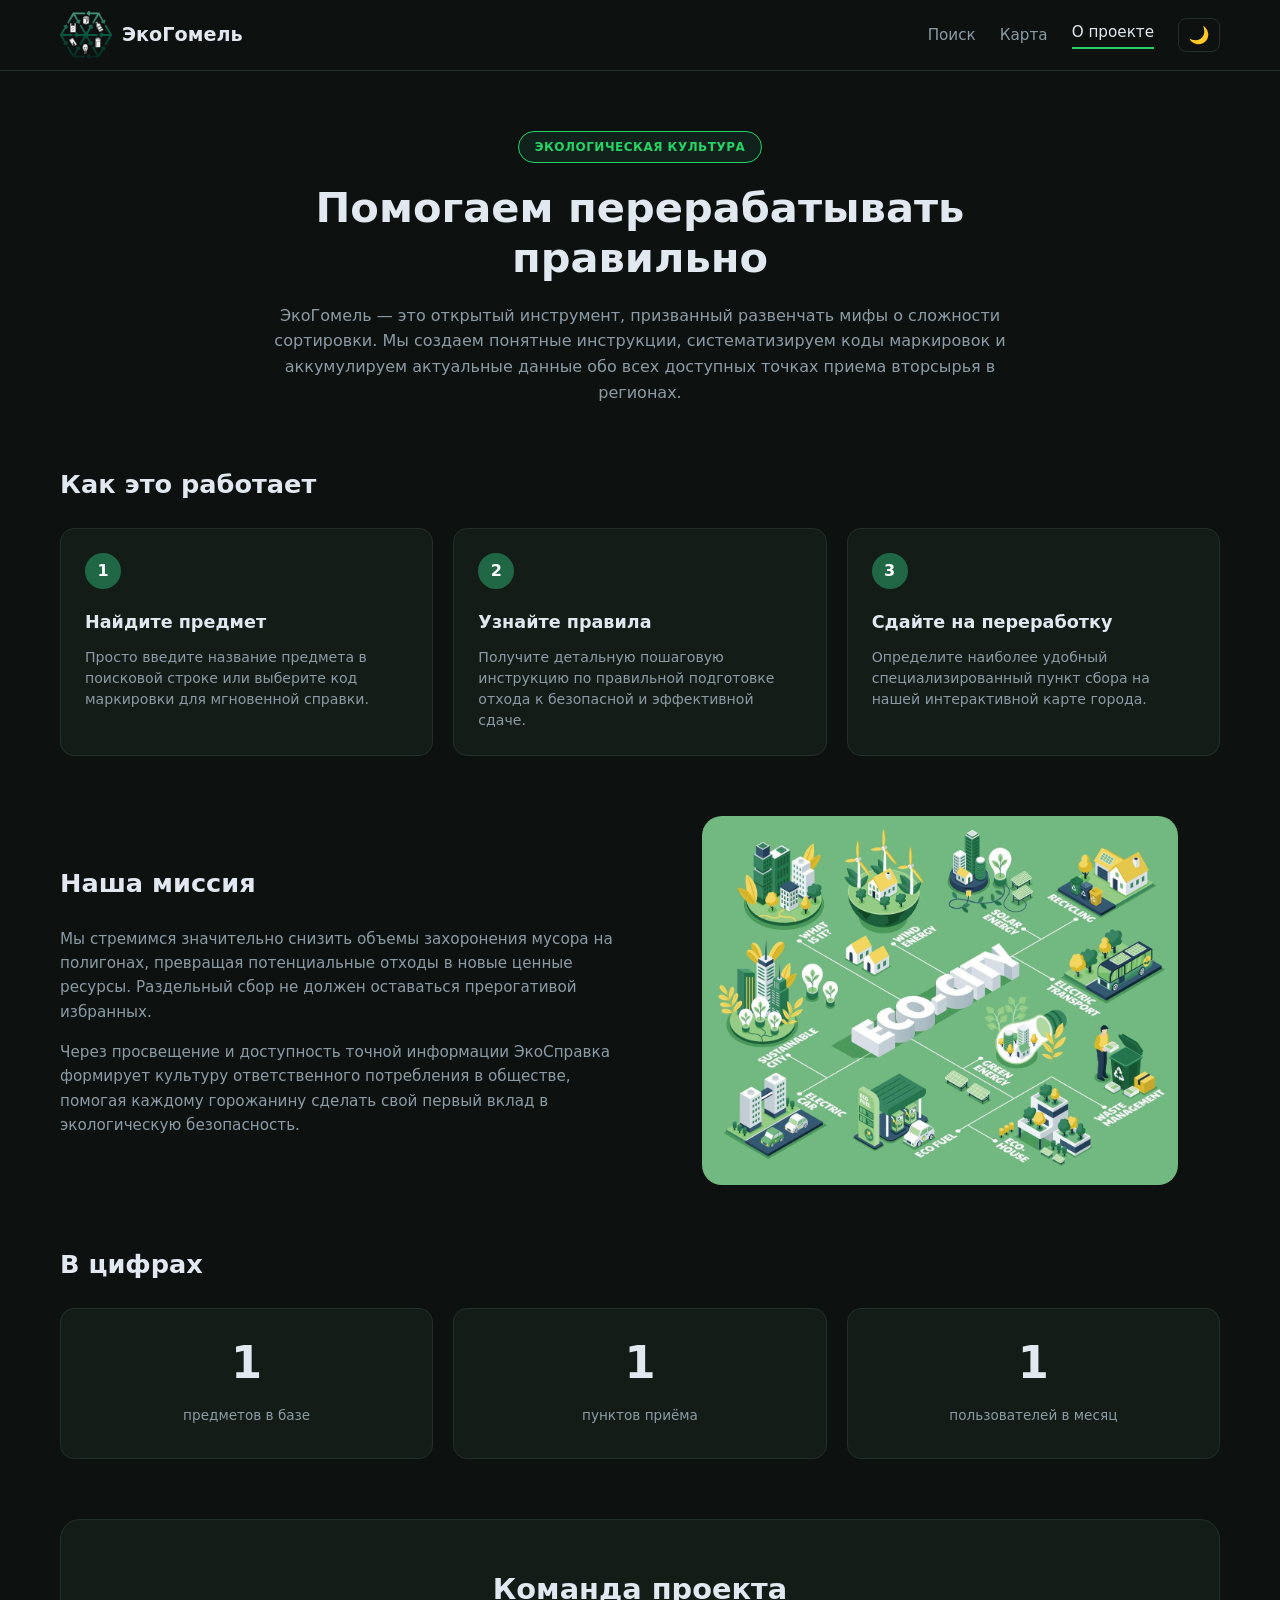
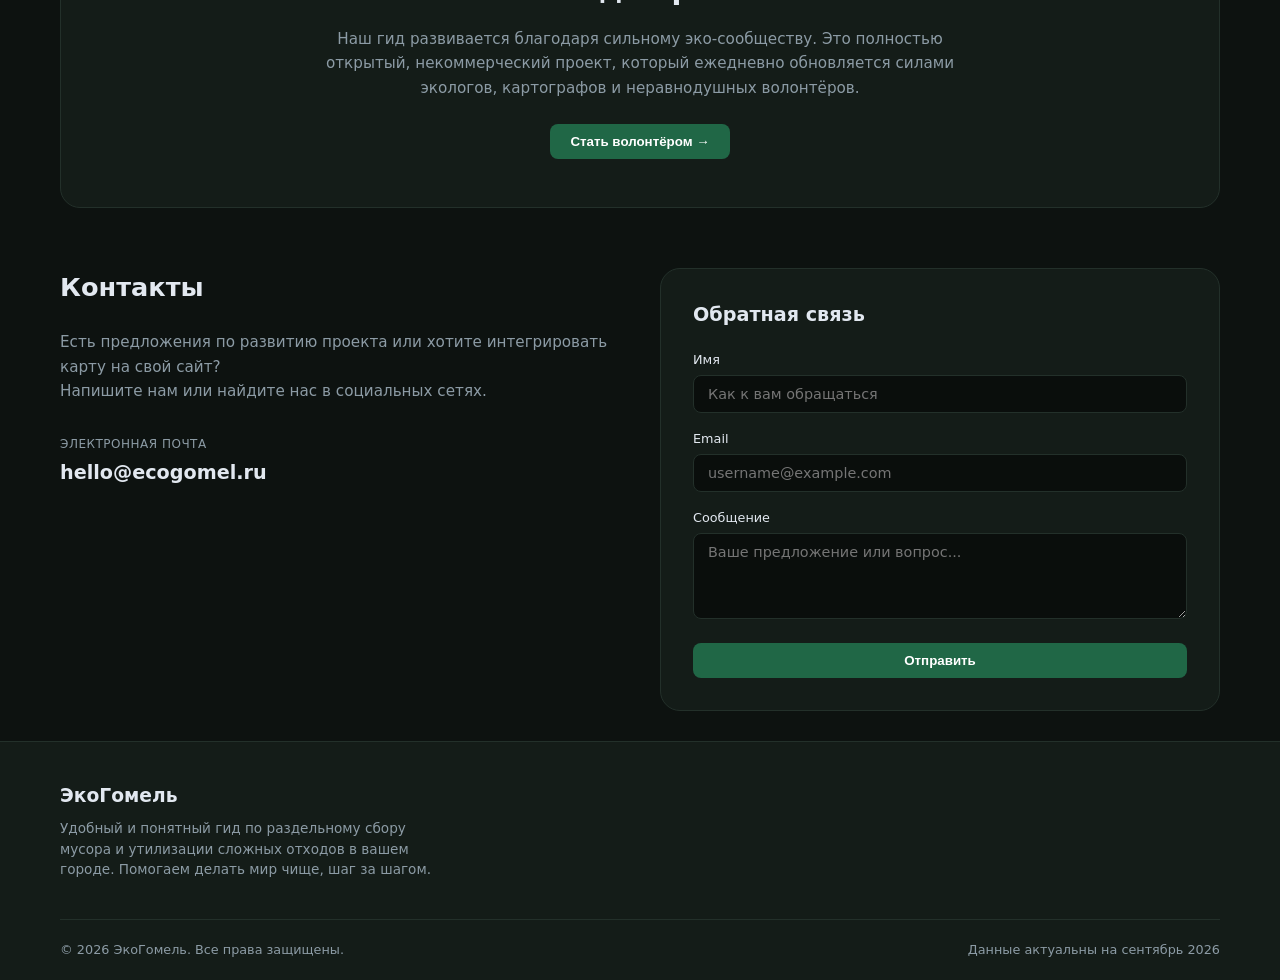
==== commit dec1a9ec: "Merge branch 'develop' into feature/recycling-checklist" ====
--- a/frontend/style.css
+++ b/frontend/style.css
@@ -391,6 +391,10 @@
   margin-bottom: 12px;
 }
 
+.info-card__desc {
+  margin-bottom: 16px;
+}
+
 .badges {
   display: flex;
   gap: 8px;
@@ -413,18 +417,19 @@
   color: var(--badge-warning-text);
 }
 
+/* --- СПИСОК ШАГОВ --- */
 .steps-list {
   list-style: none;
   margin-top: 16px;
   display: flex;
   flex-direction: column;
-  gap: 12px;
+  gap: 14px;
 }
 
 .steps-list li {
   display: flex;
-  align-items: center;
-  gap: 12px;
+  align-items: flex-start;
+  gap: 14px;
 }
 
 .step-num {
@@ -438,6 +443,54 @@
   justify-content: center;
   font-size: 0.8rem;
   font-weight: 700;
+  flex-shrink: 0;
+  margin-top: 1px;
+}
+
+.step-text {
+  font-size: 0.95rem;
+  color: var(--text-muted);
+  line-height: 1.5;
+}
+
+.step-text strong {
+  color: var(--text-main);
+  font-weight: 600;
+}
+
+/* --- СПИСОК ДЛЯ ПЕРЕРАБОТКИ --- */
+.custom-bullet-list {
+  list-style: none;
+  padding: 0;
+  margin: 0;
+  display: flex;
+  flex-direction: column;
+  gap: 12px;
+}
+
+.custom-bullet-list li {
+  position: relative;
+  padding-left: 20px;
+  font-size: 0.95rem;
+  color: var(--text-muted);
+  line-height: 1.5;
+}
+
+/* Квадратные маркеры */
+.custom-bullet-list li::before {
+  content: "";
+  position: absolute;
+  left: 0;
+  top: 8px;
+  width: 6px;
+  height: 6px;
+  background-color: var(--accent-green);
+  border-radius: 2px;
+}
+
+.custom-bullet-list li strong {
+  color: var(--text-main);
+  font-weight: 600;
 }
 
 /* Sidebar & Map */
@@ -445,6 +498,8 @@
   display: flex;
   flex-direction: column;
   gap: 20px;
+  width: 320px;
+  flex-shrink: 0;
 }
 
 .map-preview {
@@ -558,7 +613,8 @@
 
 /* ==================== 7. СТРАНИЦА «О ПРОЕКТЕ» ==================== */
 .section {
-  padding: 30px 0;
+  padding-top: 30px;
+  padding-bottom: 30px;
 }
 
 .section-title {
@@ -798,48 +854,341 @@
 }
 
 /* ==================== 8. АДАПТИВНОСТЬ (RESPONSIVE) ==================== */
+/* ---------- Планшеты ---------- */
 @media (max-width: 900px) {
   .cards-grid {
     grid-template-columns: repeat(2, 1fr);
   }
-
+ 
   .content-layout {
     grid-template-columns: 1fr;
-  }
-}
-
+    margin-bottom: 40px;
+  }
+}
+ 
 @media (max-width: 850px) {
-
+ 
   .mission-grid,
   .contacts-grid {
     grid-template-columns: 1fr;
     gap: 24px;
   }
-
+ 
+  .mission-image-wrapper {
+    aspect-ratio: 16 / 10;
+  }
+ 
   .team-banner {
     padding: 24px;
   }
-
+ 
   .about-hero__title {
     font-size: 2rem;
   }
 }
-
+ 
+/* ---------- Мобильная шапка: бургер-меню ---------- */
+@media (max-width: 700px) {
+  .header__container {
+    height: 60px;
+  }
+ 
+  .logo {
+    font-size: 1.1rem;
+  }
+ 
+  .logo img {
+    width: 40px;
+    height: 40px;
+  }
+ 
+  .burger {
+    display: flex;
+  }
+ 
+  /* Меню раскрывается под шапкой на всю ширину */
+  .nav.nav--collapsible {
+    display: none;
+    position: absolute;
+    top: 100%;
+    left: 0;
+    right: 0;
+    flex-direction: column;
+    align-items: stretch;
+    gap: 0;
+    padding: 8px 20px 16px;
+    background-color: var(--bg-dark);
+    border-bottom: 1px solid var(--border-color);
+    box-shadow: 0 12px 24px rgba(0, 0, 0, 0.25);
+  }
+ 
+  .nav.nav--collapsible.is-open {
+    display: flex;
+  }
+ 
+  .nav--collapsible .nav__link {
+    display: flex;
+    align-items: center;
+    min-height: 48px;
+    font-size: 1rem;
+    border-bottom: 1px solid var(--border-color);
+  }
+ 
+  /* Активный пункт: акцент слева вместо подчёркивания */
+  .nav--collapsible .nav__link:hover,
+  .nav--collapsible .nav__link.active {
+    padding-bottom: 0;
+    padding-left: 12px;
+    border-bottom: 1px solid var(--border-color);
+    border-left: 3px solid var(--accent-light);
+  }
+ 
+  .nav--collapsible .theme-toggle {
+    align-self: flex-start;
+    margin-top: 14px;
+    width: 44px;
+    height: 44px;
+  }
+}
+ 
+/* ---------- Телефоны ---------- */
 @media (max-width: 600px) {
+  .container {
+    padding: 0 16px;
+  }
+ 
+  /* Заголовки секций */
+  .section-title {
+    font-size: 1.35rem;
+    margin-bottom: 16px;
+  }
+ 
+  .section {
+    padding-top: 20px;
+    padding-bottom: 20px;
+  }
+ 
+  /* Главная: hero */
+  .hero {
+    padding: 36px 0 24px;
+  }
+ 
   .hero__title {
     font-size: 1.8rem;
   }
-
+ 
+  .hero__subtitle {
+    font-size: 0.95rem;
+    margin-bottom: 24px;
+  }
+ 
+  /* Поиск: иконка + поле в одной строке, кнопка ниже на всю ширину */
+  .search-bar {
+    flex-wrap: wrap;
+    gap: 8px;
+    padding: 8px 8px 8px 12px;
+    margin-bottom: 24px;
+  }
+ 
+  .search-bar__icon {
+    width: 28px;
+    height: 28px;
+  }
+ 
+  .search-bar__input {
+    flex: 1;
+    min-width: 0;
+    width: auto;
+    font-size: 16px; /* меньше 16px — iOS приближает страницу при фокусе */
+    text-overflow: ellipsis;
+  }
+ 
+  .search-bar .btn {
+    flex-basis: 100%;
+    min-height: 44px;
+  }
+ 
+  /* Теги маркировок чуть компактнее */
+  .tags-grid {
+    grid-template-columns: repeat(auto-fill, minmax(84px, 1fr));
+  }
+ 
+  /* Блок «Популярные запросы» */
+  .popular {
+    padding: 24px 0 36px;
+  }
+ 
+  .section-header {
+    flex-wrap: wrap;
+    gap: 4px 16px;
+    margin-bottom: 16px;
+  }
+ 
+  .section-header .section-title {
+    margin-bottom: 0;
+  }
+ 
+  /* Категории — по две в ряд, чтобы не растягивать страницу */
+  #categoriesGrid {
+    grid-template-columns: repeat(2, 1fr);
+    gap: 12px;
+  }
+ 
+  #categoriesGrid .card {
+    padding: 16px;
+    gap: 8px;
+  }
+ 
+  #categoriesGrid .card__title {
+    font-size: 1rem;
+  }
+ 
+  /* Остальные сетки — в одну колонку */
   .cards-grid {
     grid-template-columns: 1fr;
-  }
-
-  .search-bar {
+    gap: 12px;
+  }
+ 
+  .card {
+    padding: 20px;
+  }
+ 
+  /* Информационные карточки и боковая панель */
+  .content-layout {
+    gap: 20px;
+    margin-bottom: 32px;
+  }
+ 
+  .main-content,
+  .sidebar {
+    gap: 16px;
+  }
+ 
+  .info-card {
+    padding: 18px;
+  }
+ 
+  .info-card__header {
+    flex-wrap: wrap;
+    gap: 8px;
+  }
+ 
+  .steps-list li {
+    gap: 12px;
+  }
+ 
+  .point-card__header {
+    gap: 8px;
+    align-items: flex-start;
+  }
+ 
+  .point-card__dist {
+    white-space: nowrap;
+  }
+ 
+  .point-card__tags {
+    flex-wrap: wrap;
+  }
+ 
+  .point-card__footer {
+    flex-wrap: wrap;
+    gap: 4px 12px;
+  }
+ 
+  /* Футер */
+  .footer {
+    padding: 32px 0 16px;
+  }
+ 
+  .footer__bottom {
     flex-direction: column;
-    gap: 10px;
-  }
-
-  .btn {
-    width: 100%;
-  }
-}+    gap: 6px;
+    margin-top: 24px;
+  }
+ 
+  /* «О проекте» */
+  .about-hero {
+    padding: 36px 0 16px;
+  }
+ 
+  .about-hero__title {
+    font-size: 1.7rem;
+  }
+ 
+  .about-hero__subtitle {
+    font-size: 0.95rem;
+  }
+ 
+  .card--stat {
+    padding: 16px 8px;
+  }
+ 
+  /* Цифры — три в ряд */
+  .cards-grid--stats {
+    grid-template-columns: repeat(3, 1fr);
+    gap: 8px;
+  }
+ 
+  .cards-grid--stats .stat-number {
+    font-size: 2rem;
+  }
+ 
+  .cards-grid--stats .stat-label {
+    font-size: 0.75rem;
+  }
+ 
+  .team-banner {
+    padding: 24px 16px;
+  }
+ 
+  .team-banner__title {
+    font-size: 1.4rem;
+  }
+ 
+  .contacts-desc {
+    margin-bottom: 20px;
+  }
+ 
+  .contact-email {
+    font-size: 1.05rem;
+    overflow-wrap: anywhere;
+  }
+ 
+  .feedback-card {
+    padding: 20px 16px;
+  }
+ 
+  .form-input,
+  .form-textarea {
+    font-size: 16px; /* без авто-зума в iOS */
+    padding: 12px 14px;
+  }
+}
+ 
+/* ---------- Очень узкие экраны (≤ 380px) ---------- */
+@media (max-width: 380px) {
+  .hero__title {
+    font-size: 1.55rem;
+  }
+ 
+  .about-hero__title {
+    font-size: 1.5rem;
+  }
+ 
+  .logo__text {
+    font-size: 1rem;
+  }
+ 
+  #categoriesGrid .card {
+    padding: 14px;
+  }
+}
+ 
+/* ---------- Тач-устройства: без «залипающего» hover ---------- */
+@media (hover: none) {
+ 
+  .card:hover,
+  .theme-toggle:hover {
+    transform: none;
+  }
+}
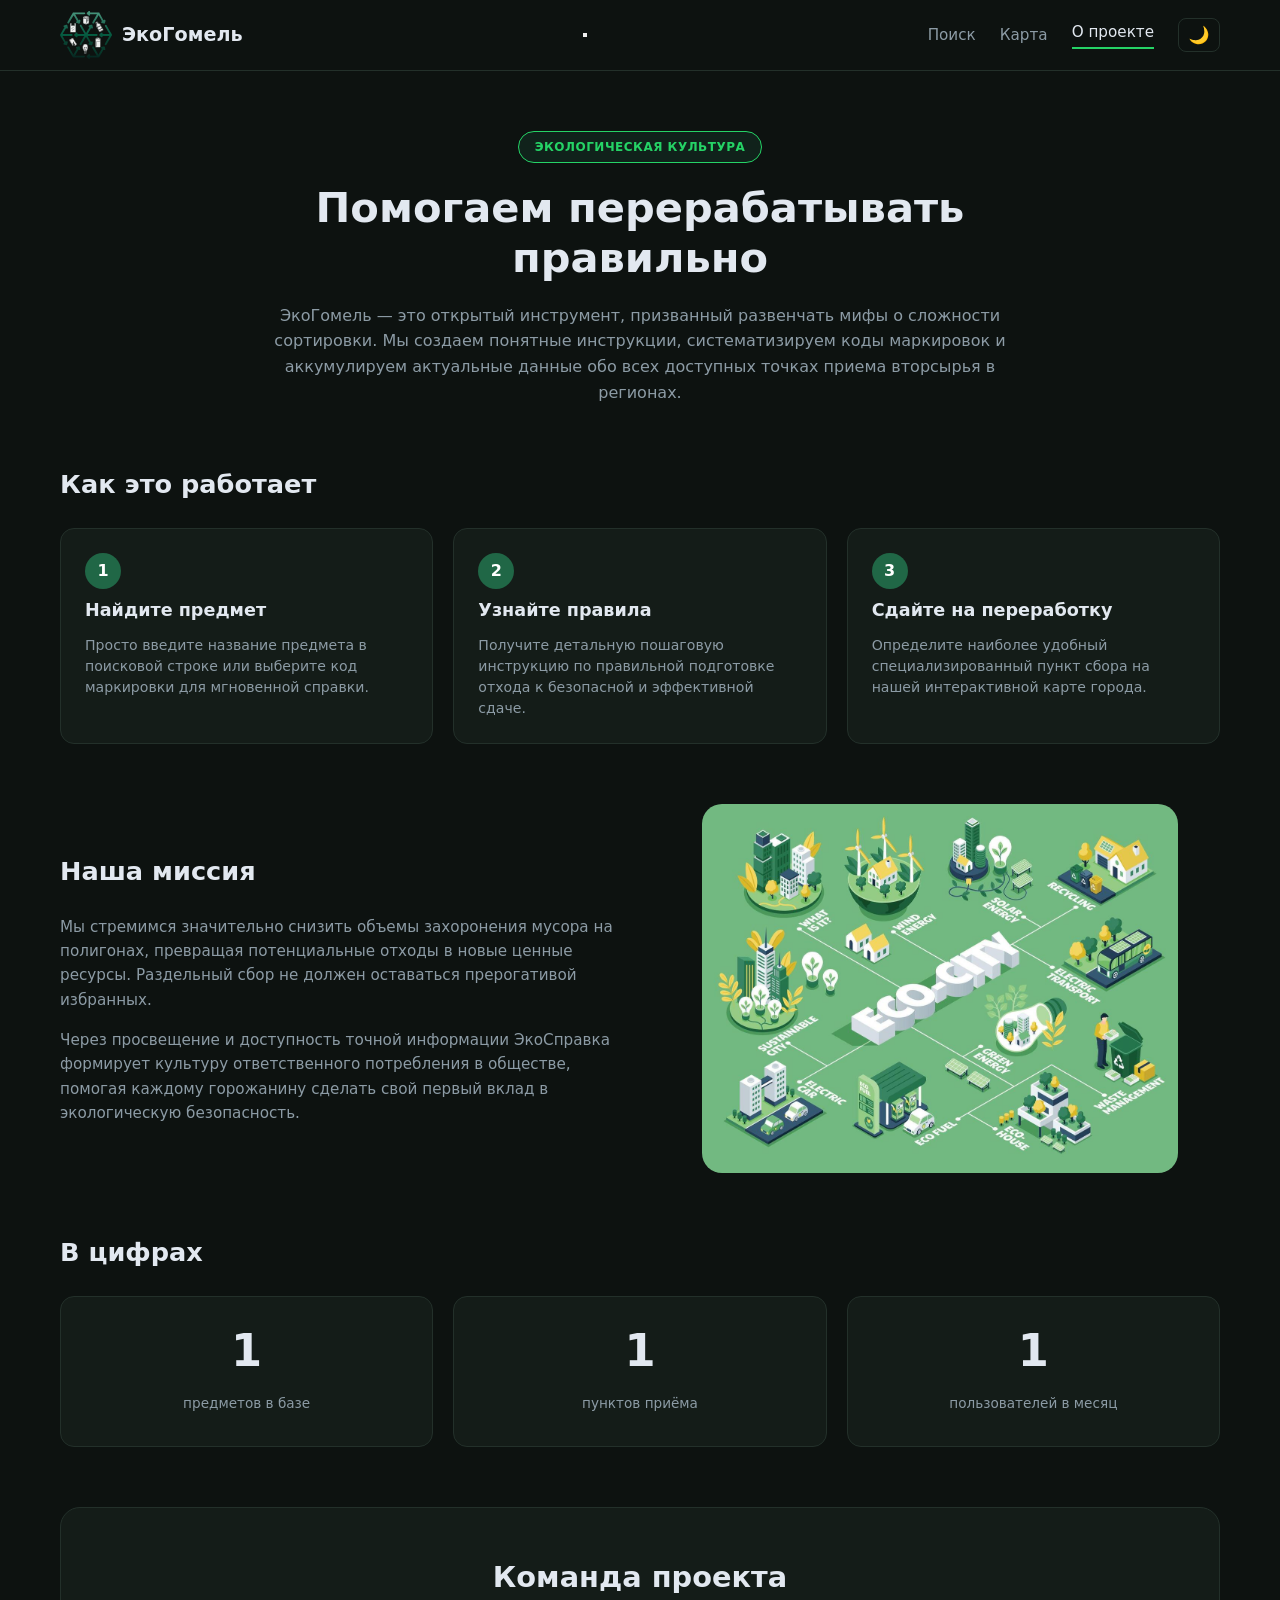
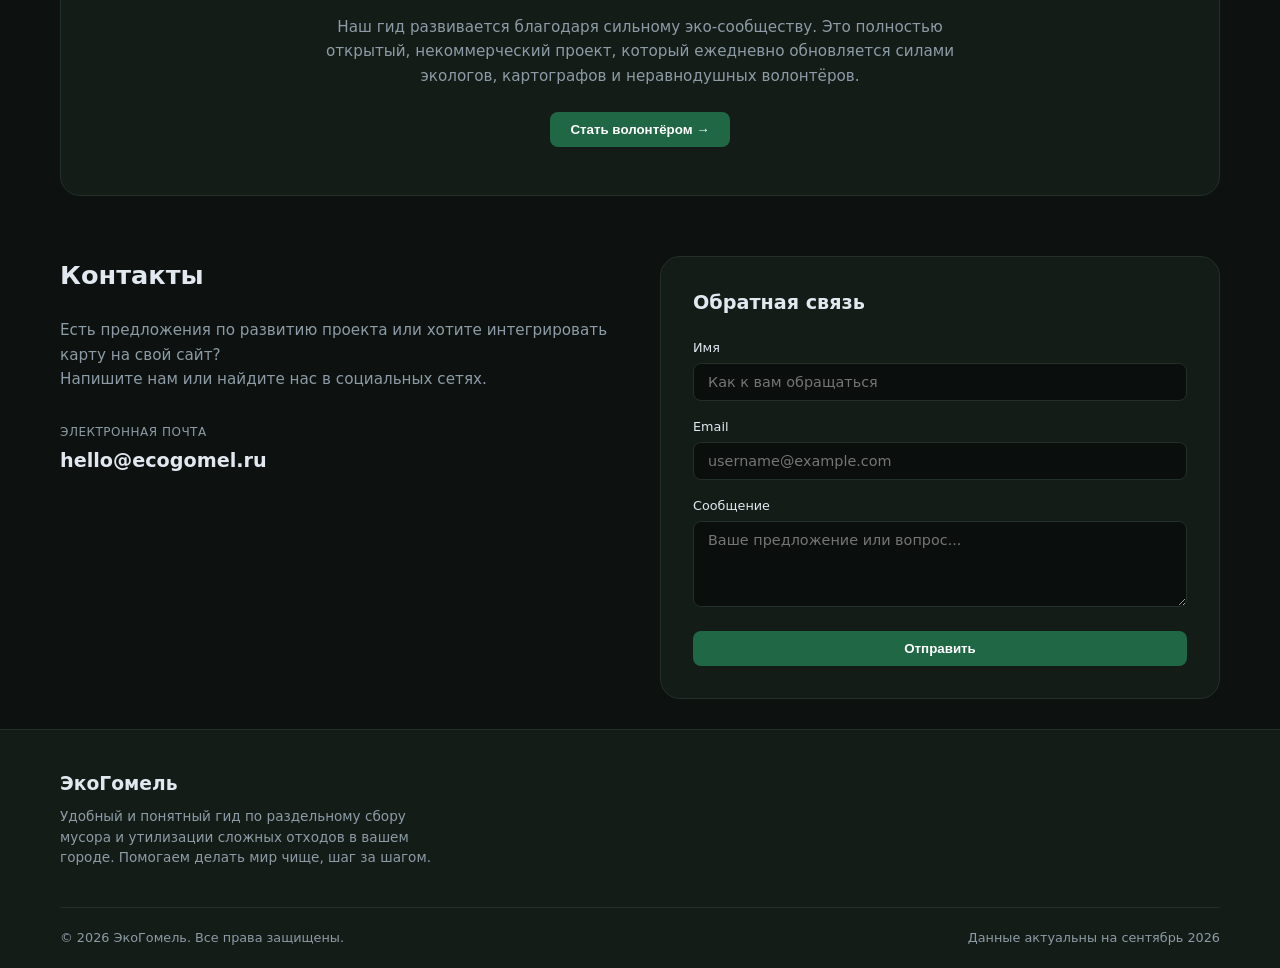
==== commit 87766a92: "Update about_project.html" ====
--- a/frontend/about_project.html
+++ b/frontend/about_project.html
@@ -4,7 +4,6 @@
 <head>
   <meta charset="UTF-8">
   <script>
-    // Мгновенная установка темы из localStorage до отрисовки страницы
     const savedTheme = localStorage.getItem('theme') || 'dark';
     document.documentElement.setAttribute('data-theme', savedTheme);
   </script>
@@ -24,7 +23,14 @@
         </span>
         <span class="logo__text">ЭкоГомель</span>
       </a>
-      <nav class="nav">
+      
+      <button class="burger" id="burger-btn" aria-label="Открыть меню">
+        <span></span>
+        <span></span>
+        <span></span>
+      </button>
+
+      <nav class="nav nav--collapsible" id="nav-menu">
         <a href="index.html" class="nav__link">Поиск</a>
         <a href="map.html" class="nav__link">Карта</a>
         <a href="about_project.html" class="nav__link active">О проекте</a>
@@ -54,20 +60,26 @@
       <h2 class="section-title">Как это работает</h2>
       <div class="cards-grid">
         <div class="card card--step">
-          <div class="step-badge">1</div>
-          <h3 class="card__title">Найдите предмет</h3>
+          <div class="card__header-row">
+            <div class="step-badge">1</div>
+            <h3 class="card__title">Найдите предмет</h3>
+          </div>
           <p class="card__text">Просто введите название предмета в поисковой строке или выберите код маркировки для
             мгновенной справки.</p>
         </div>
         <div class="card card--step">
-          <div class="step-badge">2</div>
-          <h3 class="card__title">Узнайте правила</h3>
+          <div class="card__header-row">
+            <div class="step-badge">2</div>
+            <h3 class="card__title">Узнайте правила</h3>
+          </div>
           <p class="card__text">Получите детальную пошаговую инструкцию по правильной подготовке отхода к безопасной и
             эффективной сдаче.</p>
         </div>
         <div class="card card--step">
-          <div class="step-badge">3</div>
-          <h3 class="card__title">Сдайте на переработку</h3>
+          <div class="card__header-row">
+            <div class="step-badge">3</div>
+            <h3 class="card__title">Сдайте на переработку</h3>
+          </div>
           <p class="card__text">Определите наиболее удобный специализированный пункт сбора на нашей интерактивной карте
             города.</p>
         </div>
@@ -88,7 +100,6 @@
             обществе, помогая каждому горожанину сделать свой первый вклад в экологическую безопасность.
           </p>
         </div>
-        <!-- Убрана рамка через инлайн-стили background и border -->
         <div class="mission-image-wrapper" style="background: transparent; border: none; box-shadow: none;">
           <img src="eco_image.png" alt="Инфографика EcoCity: переработка, зелёная энергия и экотранспорт" class="mission-image" style="max-width: 85%; display: block; margin: 0 auto;">
         </div>
@@ -98,7 +109,7 @@
     <!-- СЕКЦИЯ: В ЦИФРАХ -->
     <section class="section container">
       <h2 class="section-title">В цифрах</h2>
-      <div class="cards-grid">
+      <div class="cards-grid cards-grid--stats">
         <div class="card card--stat">
           <span class="stat-number">1</span>
           <span class="stat-label">предметов в базе</span>
@@ -129,7 +140,6 @@
     <!-- СЕКЦИЯ: КОНТАКТЫ И ОБРАТНАЯ СВЯЗЬ -->
     <section class="section container">
       <div class="contacts-grid">
-        <!-- Левая колонка: Контакты -->
         <div class="contacts-info">
           <h2 class="section-title">Контакты</h2>
           <p class="contacts-desc">
@@ -142,7 +152,6 @@
           </div>
         </div>
 
-        <!-- Правая колонка: Форма обратной связи -->
         <div class="feedback-card">
           <h3 class="feedback-title">Обратная связь</h3>
           <form class="feedback-form">
@@ -216,8 +225,9 @@
   </footer>
 
   <script src="theme.js"></script>
+
   <script>
-    // Скрипт управления модальным окном волонтёра
+    // Модалка волонтера
     document.addEventListener('DOMContentLoaded', () => {
       const modal = document.getElementById('volunteer-modal');
       const openBtn = document.getElementById('open-volunteer-modal');
@@ -233,22 +243,13 @@
         document.body.style.overflow = '';
       };
 
-      if (openBtn && modal) {
-        openBtn.addEventListener('click', openModal);
-      }
-
-      if (closeBtn && modal) {
-        closeBtn.addEventListener('click', closeModal);
-      }
-
-      // Закрытие при клике вне карточки (по подложке)
+      if (openBtn && modal) openBtn.addEventListener('click', openModal);
+      if (closeBtn && modal) closeBtn.addEventListener('click', closeModal);
+
       window.addEventListener('click', (event) => {
-        if (event.target === modal) {
-          closeModal();
-        }
+        if (event.target === modal) closeModal();
       });
 
-      // Закрытие по Escape
       document.addEventListener('keydown', (event) => {
         if (event.key === 'Escape' && modal && modal.style.display !== 'none') {
           closeModal();
@@ -256,6 +257,26 @@
       });
     });
   </script>
+
+  <!-- СКРИПТ БУРГЕР-МЕНЮ -->
+  <script>
+    document.addEventListener('DOMContentLoaded', () => {
+      const burgerBtn = document.getElementById('burger-btn');
+      const navMenu = document.getElementById('nav-menu');
+      if (burgerBtn && navMenu) {
+        burgerBtn.addEventListener('click', () => {
+          burgerBtn.classList.toggle('is-active');
+          navMenu.classList.toggle('is-open');
+        });
+        navMenu.querySelectorAll('.nav__link').forEach(link => {
+          link.addEventListener('click', () => {
+            burgerBtn.classList.remove('is-active');
+            navMenu.classList.remove('is-open');
+          });
+        });
+      }
+    });
+  </script>
 </body>
 
-</html>+</html>
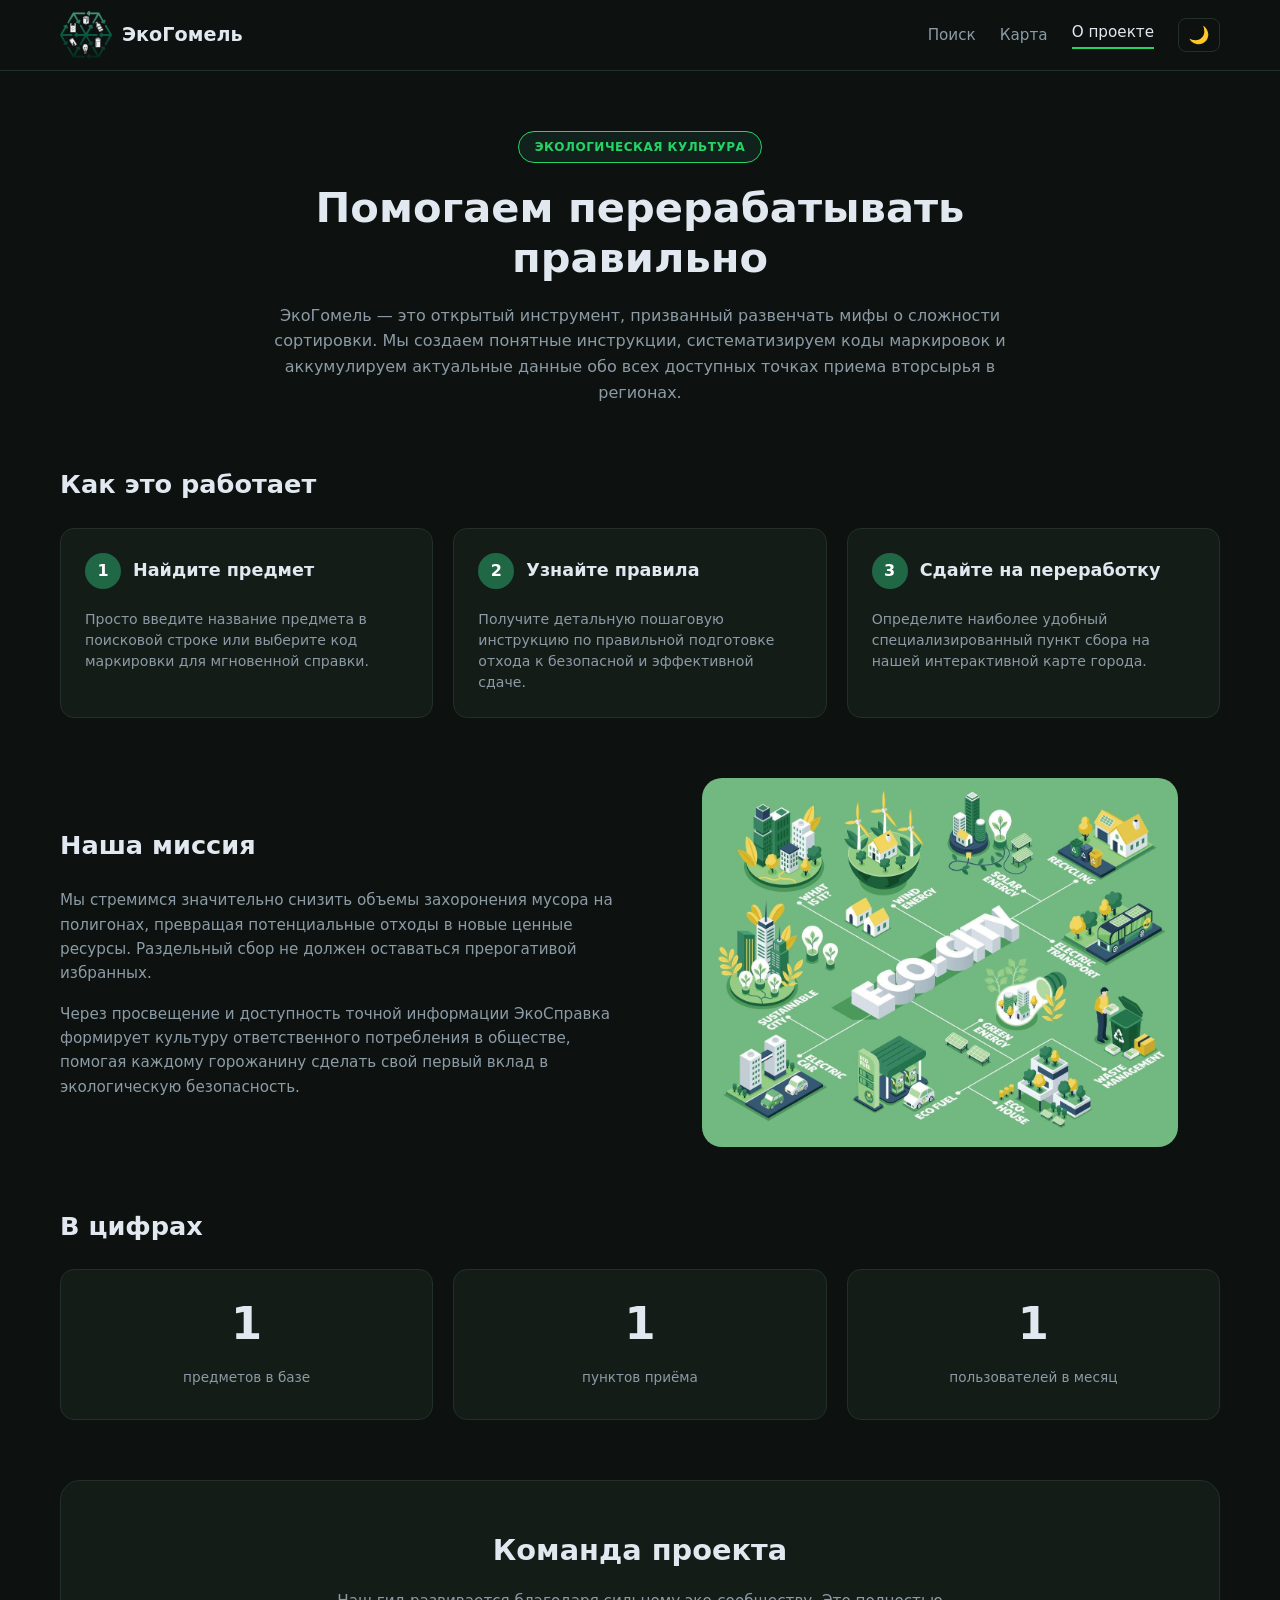
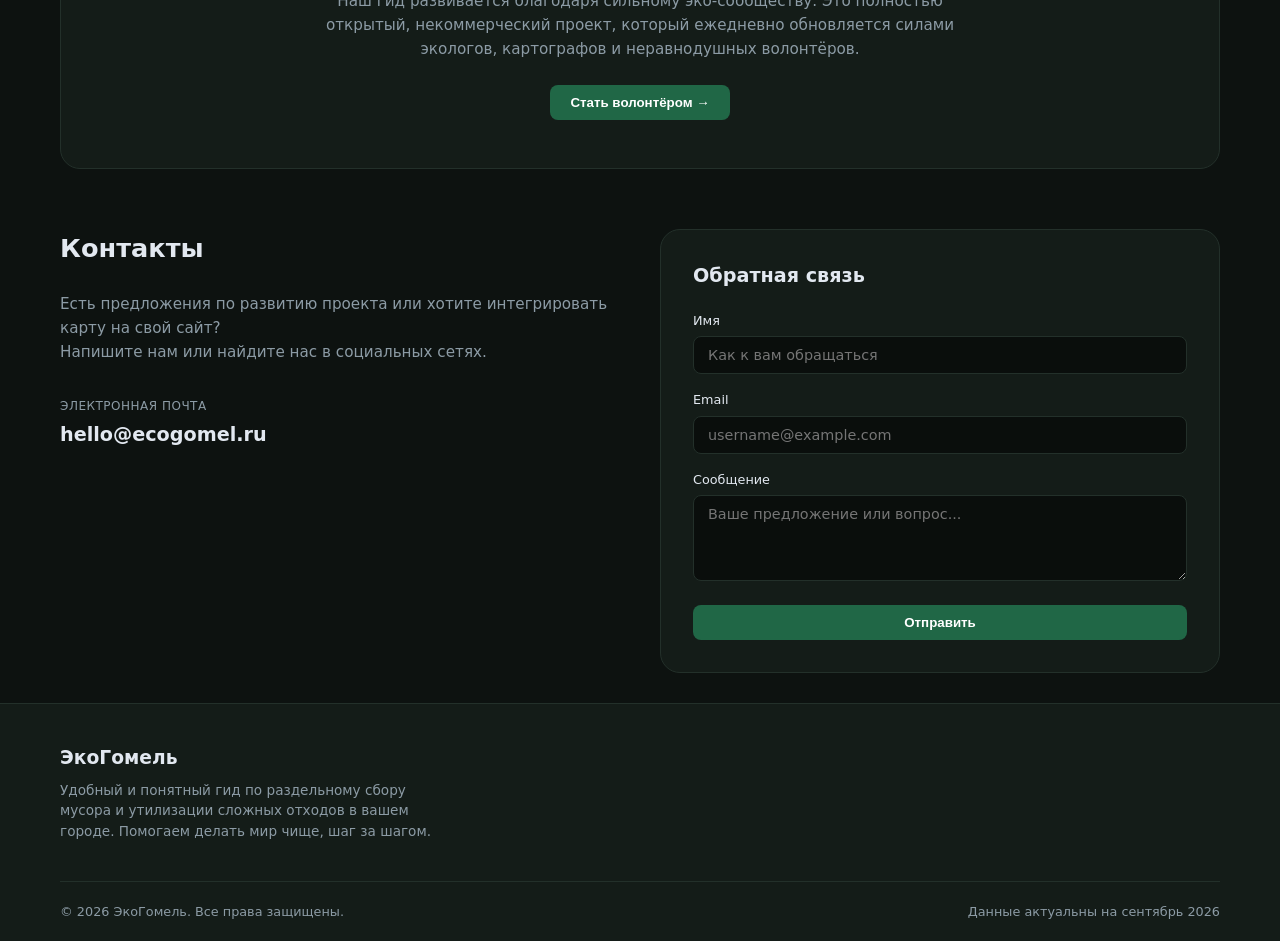
==== commit 1d9d17dd: "fix(frontend): finish mobile adaptation for PR #39 - restore one-column category grid on phones (no " ====
--- a/frontend/about_project.html
+++ b/frontend/about_project.html
@@ -24,7 +24,7 @@
         <span class="logo__text">ЭкоГомель</span>
       </a>
       
-      <button class="burger" id="burger-btn" aria-label="Открыть меню">
+      <button class="burger" id="burger-btn" aria-label="Открыть меню" aria-controls="nav-menu" aria-expanded="false">
         <span></span>
         <span></span>
         <span></span>
@@ -263,18 +263,36 @@
     document.addEventListener('DOMContentLoaded', () => {
       const burgerBtn = document.getElementById('burger-btn');
       const navMenu = document.getElementById('nav-menu');
-      if (burgerBtn && navMenu) {
-        burgerBtn.addEventListener('click', () => {
-          burgerBtn.classList.toggle('is-active');
-          navMenu.classList.toggle('is-open');
-        });
-        navMenu.querySelectorAll('.nav__link').forEach(link => {
-          link.addEventListener('click', () => {
-            burgerBtn.classList.remove('is-active');
-            navMenu.classList.remove('is-open');
-          });
-        });
-      }
+      if (!burgerBtn || !navMenu) return;
+
+      const setOpen = (open) => {
+        burgerBtn.classList.toggle('is-active', open);
+        navMenu.classList.toggle('is-open', open);
+        burgerBtn.setAttribute('aria-expanded', String(open));
+        burgerBtn.setAttribute('aria-label', open ? 'Закрыть меню' : 'Открыть меню');
+        document.body.classList.toggle('menu-open', open);
+      };
+
+      burgerBtn.addEventListener('click', () => {
+        setOpen(!navMenu.classList.contains('is-open'));
+      });
+
+      navMenu.querySelectorAll('.nav__link').forEach((link) => {
+        link.addEventListener('click', () => setOpen(false));
+      });
+
+      document.addEventListener('keydown', (event) => {
+        if (event.key === 'Escape' && navMenu.classList.contains('is-open')) {
+          setOpen(false);
+          burgerBtn.focus();
+        }
+      });
+
+      document.addEventListener('click', (event) => {
+        if (!navMenu.classList.contains('is-open')) return;
+        if (navMenu.contains(event.target) || burgerBtn.contains(event.target)) return;
+        setOpen(false);
+      });
     });
   </script>
 </body>
--- a/frontend/style.css
+++ b/frontend/style.css
@@ -51,6 +51,7 @@
   color: var(--text-main);
   line-height: 1.5;
   transition: background-color 0.3s ease, color 0.3s ease;
+  overflow-x: hidden; /* Фикс горизонтального скролла */
 }
 
 .container {
@@ -345,7 +346,6 @@
   height: 28px;
   object-fit: contain;
   display: block;
-
 }
 
 /* iron.svg нарисован светло-серым под тёмную тему. */
@@ -386,21 +386,26 @@
 
 .info-card__header {
   display: flex;
+  flex-wrap: wrap;
   justify-content: space-between;
   align-items: center;
+  gap: 12px;
   margin-bottom: 12px;
 }
 
-.info-card__desc {
-  margin-bottom: 16px;
+.info-card__header h1 {
+  min-width: 0;
+  overflow-wrap: anywhere;
 }
 
 .badges {
   display: flex;
+  flex-wrap: wrap;
   gap: 8px;
 }
 
 .badge {
+  max-width: 100%;
   padding: 4px 10px;
   border-radius: 20px;
   font-size: 0.75rem;
@@ -417,19 +422,18 @@
   color: var(--badge-warning-text);
 }
 
-/* --- СПИСОК ШАГОВ --- */
 .steps-list {
   list-style: none;
   margin-top: 16px;
   display: flex;
   flex-direction: column;
-  gap: 14px;
+  gap: 12px;
 }
 
 .steps-list li {
   display: flex;
-  align-items: flex-start;
-  gap: 14px;
+  align-items: center;
+  gap: 12px;
 }
 
 .step-num {
@@ -444,53 +448,6 @@
   font-size: 0.8rem;
   font-weight: 700;
   flex-shrink: 0;
-  margin-top: 1px;
-}
-
-.step-text {
-  font-size: 0.95rem;
-  color: var(--text-muted);
-  line-height: 1.5;
-}
-
-.step-text strong {
-  color: var(--text-main);
-  font-weight: 600;
-}
-
-/* --- СПИСОК ДЛЯ ПЕРЕРАБОТКИ --- */
-.custom-bullet-list {
-  list-style: none;
-  padding: 0;
-  margin: 0;
-  display: flex;
-  flex-direction: column;
-  gap: 12px;
-}
-
-.custom-bullet-list li {
-  position: relative;
-  padding-left: 20px;
-  font-size: 0.95rem;
-  color: var(--text-muted);
-  line-height: 1.5;
-}
-
-/* Квадратные маркеры */
-.custom-bullet-list li::before {
-  content: "";
-  position: absolute;
-  left: 0;
-  top: 8px;
-  width: 6px;
-  height: 6px;
-  background-color: var(--accent-green);
-  border-radius: 2px;
-}
-
-.custom-bullet-list li strong {
-  color: var(--text-main);
-  font-weight: 600;
 }
 
 /* Sidebar & Map */
@@ -498,8 +455,6 @@
   display: flex;
   flex-direction: column;
   gap: 20px;
-  width: 320px;
-  flex-shrink: 0;
 }
 
 .map-preview {
@@ -677,13 +632,23 @@
   justify-content: center;
   font-weight: 700;
   font-size: 1rem;
-  margin-bottom: 8px;
 }
 
 .card__text {
   color: var(--text-muted);
   font-size: 0.88rem;
   line-height: 1.5;
+}
+
+/* Обертка для шага и заголовка */
+.card__header-row {
+  display: flex;
+  align-items: center;
+  gap: 12px;
+  margin-bottom: 8px;
+}
+.card__header-row .card__title {
+  margin: 0;
 }
 
 .mission-grid {
@@ -853,342 +818,176 @@
   margin-top: 8px;
 }
 
-/* ==================== 8. АДАПТИВНОСТЬ (RESPONSIVE) ==================== */
-/* ---------- Планшеты ---------- */
+/* ==================== 8. БУРГЕР-МЕНЮ ==================== */
+.burger {
+  display: none;
+  flex-direction: column;
+  justify-content: space-between;
+  width: 24px;
+  height: 18px;
+  background: transparent;
+  border: none;
+  cursor: pointer;
+  z-index: 1001;
+  padding: 0;
+}
+
+.burger span {
+  width: 100%;
+  height: 2px;
+  background-color: var(--text-main);
+  transition: all 0.3s ease;
+  border-radius: 2px;
+}
+
+.burger.is-active span:nth-child(1) {
+  transform: translateY(8px) rotate(45deg);
+}
+.burger.is-active span:nth-child(2) {
+  opacity: 0;
+}
+.burger.is-active span:nth-child(3) {
+  transform: translateY(-8px) rotate(-45deg);
+}
+
+/* Блокировка скролла страницы при открытом мобильном меню. */
+body.menu-open {
+  overflow: hidden;
+}
+
+/* ==================== 9. АДАПТИВНОСТЬ ==================== */
 @media (max-width: 900px) {
   .cards-grid {
     grid-template-columns: repeat(2, 1fr);
   }
- 
+  .cards-grid--stats {
+    grid-template-columns: repeat(2, minmax(0, 1fr));
+  }
+  .cards-grid--stats .card--stat:last-child {
+    grid-column: 1 / -1;
+  }
+  .card--stat {
+    padding: 24px 16px;
+  }
+  .stat-number {
+    font-size: 2.2rem;
+  }
   .content-layout {
     grid-template-columns: 1fr;
-    margin-bottom: 40px;
-  }
-}
- 
+  }
+}
+
 @media (max-width: 850px) {
- 
   .mission-grid,
   .contacts-grid {
     grid-template-columns: 1fr;
     gap: 24px;
   }
- 
-  .mission-image-wrapper {
-    aspect-ratio: 16 / 10;
-  }
- 
   .team-banner {
     padding: 24px;
   }
- 
   .about-hero__title {
     font-size: 2rem;
   }
 }
- 
-/* ---------- Мобильная шапка: бургер-меню ---------- */
-@media (max-width: 700px) {
-  .header__container {
-    height: 60px;
-  }
- 
-  .logo {
-    font-size: 1.1rem;
-  }
- 
-  .logo img {
-    width: 40px;
-    height: 40px;
-  }
- 
+
+@media (max-width: 768px) {
   .burger {
     display: flex;
   }
- 
-  /* Меню раскрывается под шапкой на всю ширину */
-  .nav.nav--collapsible {
-    display: none;
-    position: absolute;
-    top: 100%;
+  .nav--collapsible {
+    position: fixed;
+    top: 70px;
     left: 0;
-    right: 0;
+    width: 100%;
+    background-color: var(--bg-card);
     flex-direction: column;
-    align-items: stretch;
-    gap: 0;
-    padding: 8px 20px 16px;
-    background-color: var(--bg-dark);
+    padding: 20px;
+    box-shadow: 0 10px 15px rgba(0,0,0,0.1);
+    transform: translateY(-150%);
+    transition: transform 0.3s ease;
+    z-index: 1000;
+    gap: 16px;
     border-bottom: 1px solid var(--border-color);
-    box-shadow: 0 12px 24px rgba(0, 0, 0, 0.25);
-  }
- 
-  .nav.nav--collapsible.is-open {
-    display: flex;
-  }
- 
+  }
+  .nav--collapsible.is-open {
+    transform: translateY(0);
+  }
   .nav--collapsible .nav__link {
-    display: flex;
-    align-items: center;
-    min-height: 48px;
-    font-size: 1rem;
-    border-bottom: 1px solid var(--border-color);
-  }
- 
-  /* Активный пункт: акцент слева вместо подчёркивания */
-  .nav--collapsible .nav__link:hover,
-  .nav--collapsible .nav__link.active {
-    padding-bottom: 0;
-    padding-left: 12px;
-    border-bottom: 1px solid var(--border-color);
-    border-left: 3px solid var(--accent-light);
-  }
- 
-  .nav--collapsible .theme-toggle {
-    align-self: flex-start;
-    margin-top: 14px;
-    width: 44px;
-    height: 44px;
-  }
-}
- 
-/* ---------- Телефоны ---------- */
+    font-size: 1.1rem;
+    width: 100%;
+    text-align: center;
+    padding: 8px 0;
+  }
+}
+
 @media (max-width: 600px) {
-  .container {
-    padding: 0 16px;
-  }
- 
-  /* Заголовки секций */
-  .section-title {
-    font-size: 1.35rem;
-    margin-bottom: 16px;
-  }
- 
-  .section {
-    padding-top: 20px;
-    padding-bottom: 20px;
-  }
- 
-  /* Главная: hero */
-  .hero {
-    padding: 36px 0 24px;
-  }
- 
   .hero__title {
     font-size: 1.8rem;
   }
- 
-  .hero__subtitle {
-    font-size: 0.95rem;
-    margin-bottom: 24px;
-  }
- 
-  /* Поиск: иконка + поле в одной строке, кнопка ниже на всю ширину */
-  .search-bar {
-    flex-wrap: wrap;
-    gap: 8px;
-    padding: 8px 8px 8px 12px;
-    margin-bottom: 24px;
-  }
- 
-  .search-bar__icon {
-    width: 28px;
-    height: 28px;
-  }
- 
-  .search-bar__input {
-    flex: 1;
-    min-width: 0;
-    width: auto;
-    font-size: 16px; /* меньше 16px — iOS приближает страницу при фокусе */
-    text-overflow: ellipsis;
-  }
- 
-  .search-bar .btn {
-    flex-basis: 100%;
-    min-height: 44px;
-  }
- 
-  /* Теги маркировок чуть компактнее */
-  .tags-grid {
-    grid-template-columns: repeat(auto-fill, minmax(84px, 1fr));
-  }
- 
-  /* Блок «Популярные запросы» */
-  .popular {
-    padding: 24px 0 36px;
-  }
- 
-  .section-header {
-    flex-wrap: wrap;
-    gap: 4px 16px;
-    margin-bottom: 16px;
-  }
- 
-  .section-header .section-title {
-    margin-bottom: 0;
-  }
- 
-  /* Категории — по две в ряд, чтобы не растягивать страницу */
-  #categoriesGrid {
-    grid-template-columns: repeat(2, 1fr);
-    gap: 12px;
-  }
- 
-  #categoriesGrid .card {
-    padding: 16px;
-    gap: 8px;
-  }
- 
-  #categoriesGrid .card__title {
-    font-size: 1rem;
-  }
- 
-  /* Остальные сетки — в одну колонку */
   .cards-grid {
     grid-template-columns: 1fr;
-    gap: 12px;
-  }
- 
-  .card {
-    padding: 20px;
-  }
- 
-  /* Информационные карточки и боковая панель */
-  .content-layout {
-    gap: 20px;
-    margin-bottom: 32px;
-  }
- 
-  .main-content,
-  .sidebar {
-    gap: 16px;
-  }
- 
-  .info-card {
-    padding: 18px;
-  }
- 
-  .info-card__header {
-    flex-wrap: wrap;
-    gap: 8px;
-  }
- 
-  .steps-list li {
-    gap: 12px;
-  }
- 
-  .point-card__header {
-    gap: 8px;
-    align-items: flex-start;
-  }
- 
-  .point-card__dist {
-    white-space: nowrap;
-  }
- 
-  .point-card__tags {
-    flex-wrap: wrap;
-  }
- 
-  .point-card__footer {
-    flex-wrap: wrap;
-    gap: 4px 12px;
-  }
- 
-  /* Футер */
-  .footer {
-    padding: 32px 0 16px;
-  }
- 
-  .footer__bottom {
-    flex-direction: column;
-    gap: 6px;
-    margin-top: 24px;
-  }
- 
-  /* «О проекте» */
-  .about-hero {
-    padding: 36px 0 16px;
-  }
- 
-  .about-hero__title {
-    font-size: 1.7rem;
-  }
- 
-  .about-hero__subtitle {
-    font-size: 0.95rem;
-  }
- 
+  }
+  
+  /* Поисковая строка на главной */
+  .search-bar {
+    flex-direction: column; /* Ставим в колонку */
+    gap: 10px;
+    padding: 10px;
+    background: transparent; /* Убираем фон у всей строки */
+    border: none;
+  }
+  
+  /* Стили для поля ввода на мобилке */
+  .search-bar__input {
+    width: 100%;
+    background-color: var(--bg-input);
+    border: 1px solid var(--border-color);
+    border-radius: var(--radius-sm);
+    padding: 12px 16px;
+  }
+
+  /* Иконку поиска прячем, так как она мешает */
+  .search-bar__icon {
+    display: none;
+  }
+
+  /* Кнопка на мобилке */
+  .search-bar .btn {
+    width: 100%;
+  }
+  
+  .cards-grid--stats {
+    grid-template-columns: repeat(2, minmax(0, 1fr));
+  }
+  .cards-grid--stats .card--stat:last-child {
+    grid-column: 1 / -1;
+  }
   .card--stat {
-    padding: 16px 8px;
-  }
- 
-  /* Цифры — три в ряд */
-  .cards-grid--stats {
-    grid-template-columns: repeat(3, 1fr);
-    gap: 8px;
-  }
- 
-  .cards-grid--stats .stat-number {
-    font-size: 2rem;
-  }
- 
-  .cards-grid--stats .stat-label {
-    font-size: 0.75rem;
-  }
- 
-  .team-banner {
-    padding: 24px 16px;
-  }
- 
-  .team-banner__title {
-    font-size: 1.4rem;
-  }
- 
-  .contacts-desc {
-    margin-bottom: 20px;
-  }
- 
-  .contact-email {
-    font-size: 1.05rem;
-    overflow-wrap: anywhere;
-  }
- 
-  .feedback-card {
-    padding: 20px 16px;
-  }
- 
-  .form-input,
-  .form-textarea {
-    font-size: 16px; /* без авто-зума в iOS */
-    padding: 12px 14px;
-  }
-}
- 
-/* ---------- Очень узкие экраны (≤ 380px) ---------- */
-@media (max-width: 380px) {
-  .hero__title {
-    font-size: 1.55rem;
-  }
- 
-  .about-hero__title {
-    font-size: 1.5rem;
-  }
- 
-  .logo__text {
+    padding: 16px 12px;
+  }
+  .stat-number {
+    font-size: 1.8rem;
+  }
+}
+
+@media (max-width: 400px) {
+  .header__container {
+    padding: 0 10px;
+    height: 60px;
+  }
+  .logo img {
+    width: 36px;
+    height: 36px;
+  }
+  .logo {
     font-size: 1rem;
   }
- 
-  #categoriesGrid .card {
-    padding: 14px;
-  }
-}
- 
-/* ---------- Тач-устройства: без «залипающего» hover ---------- */
-@media (hover: none) {
- 
-  .card:hover,
-  .theme-toggle:hover {
-    transform: none;
-  }
-}
+  .theme-toggle {
+    padding: 4px 8px;
+  }
+  .theme-toggle img {
+    width: 16px;
+    height: 16px;
+  }
+}
